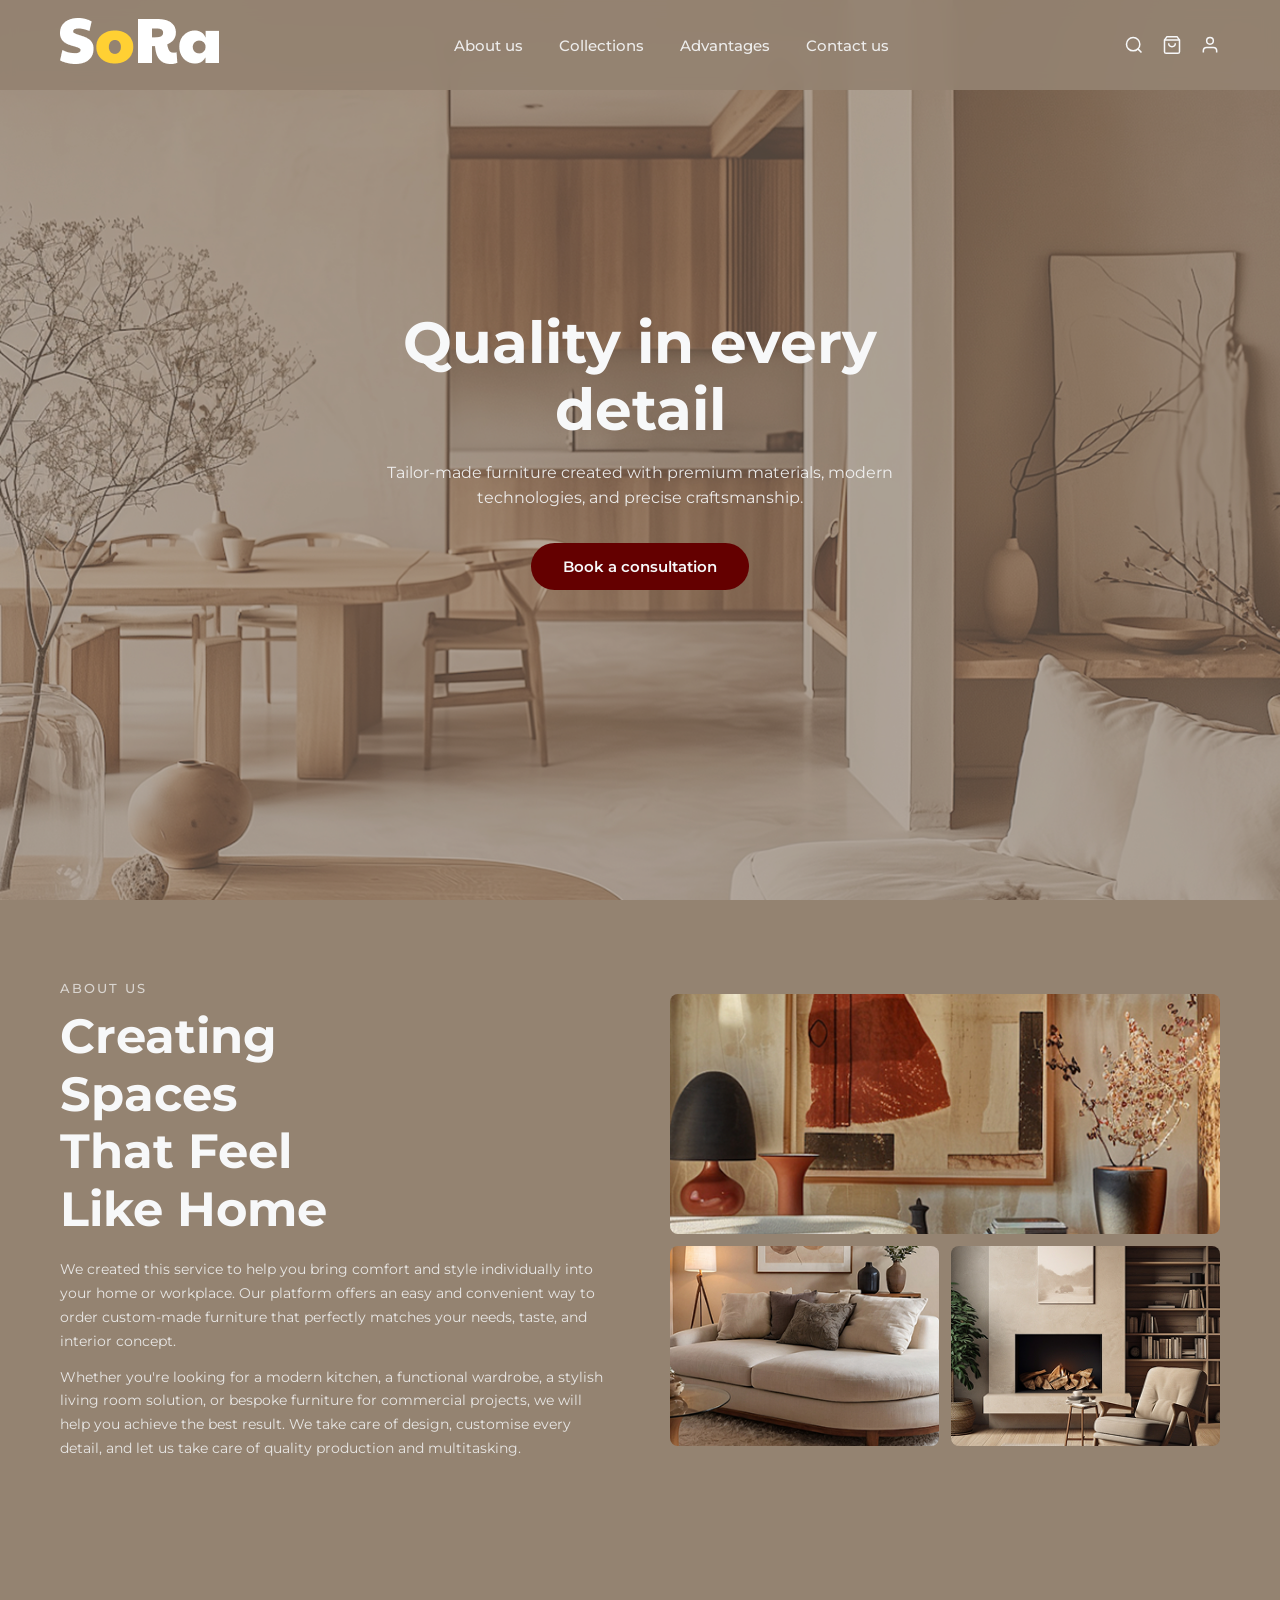
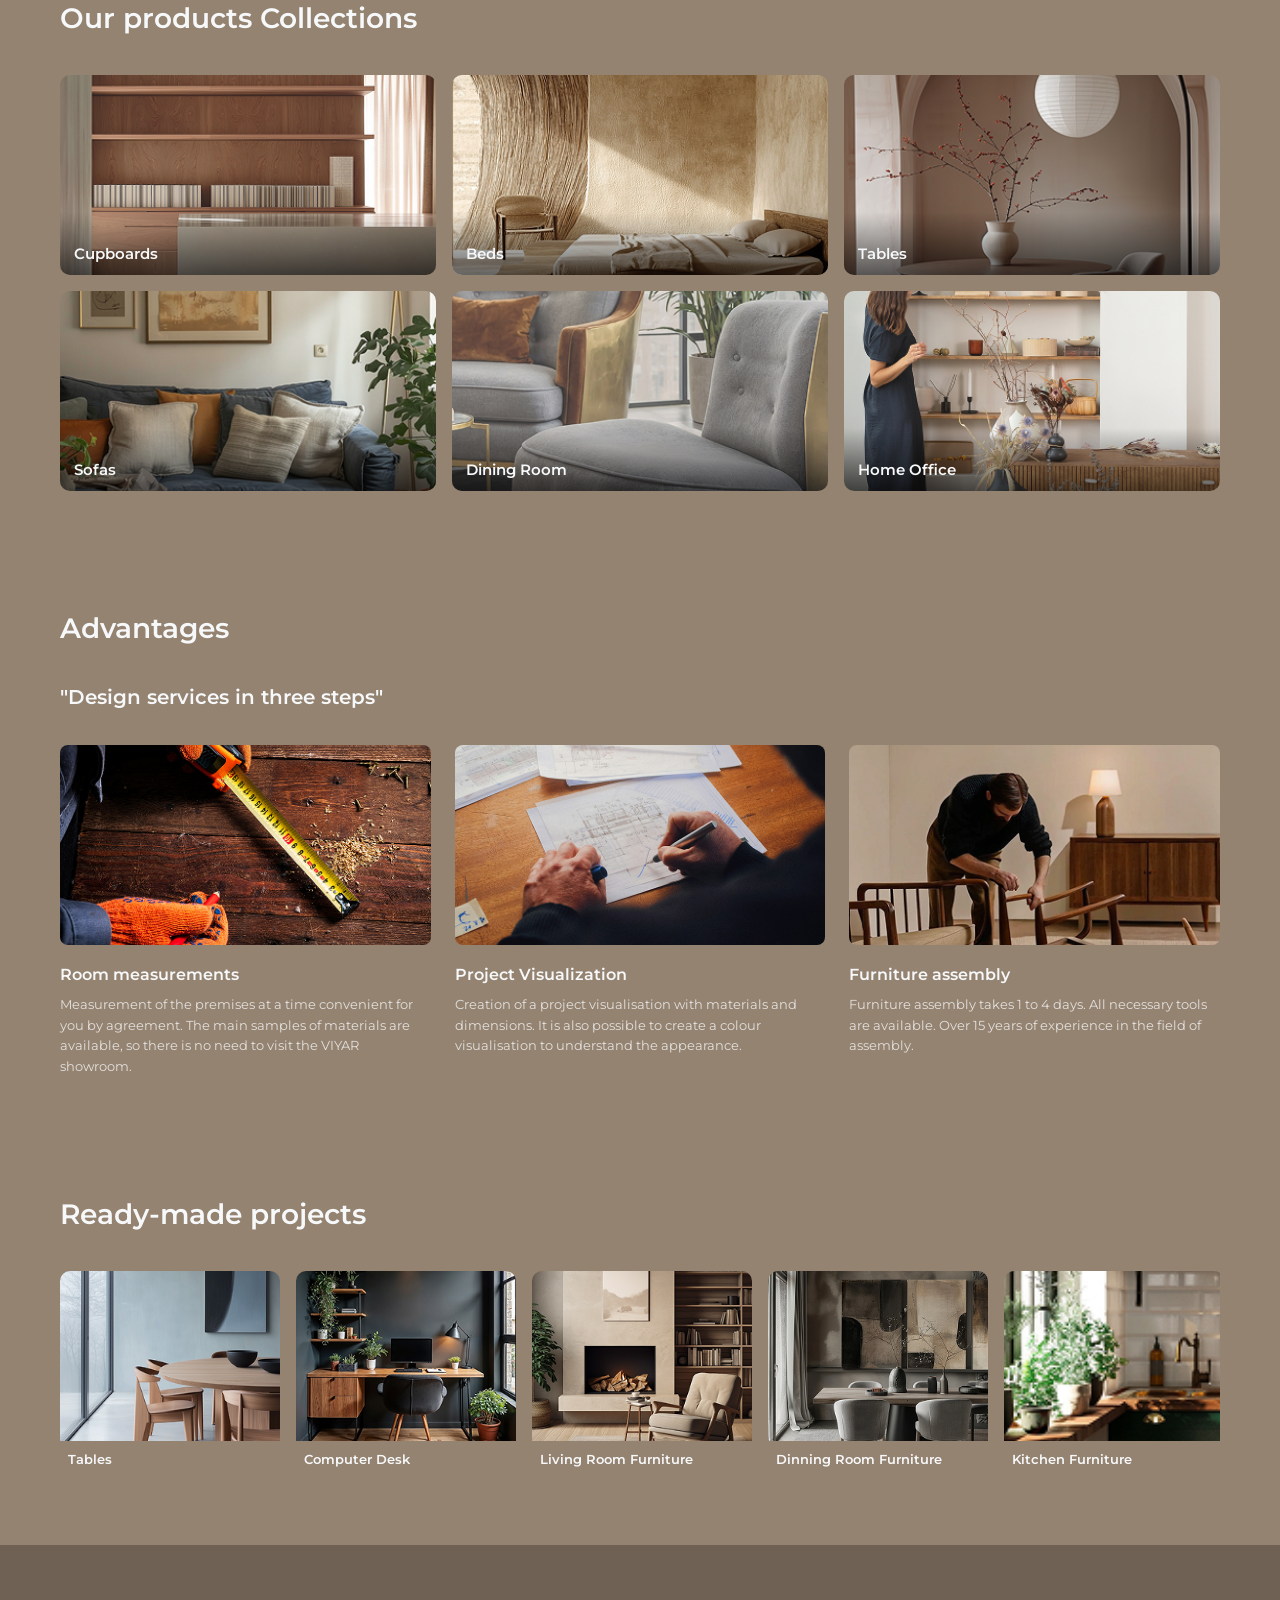
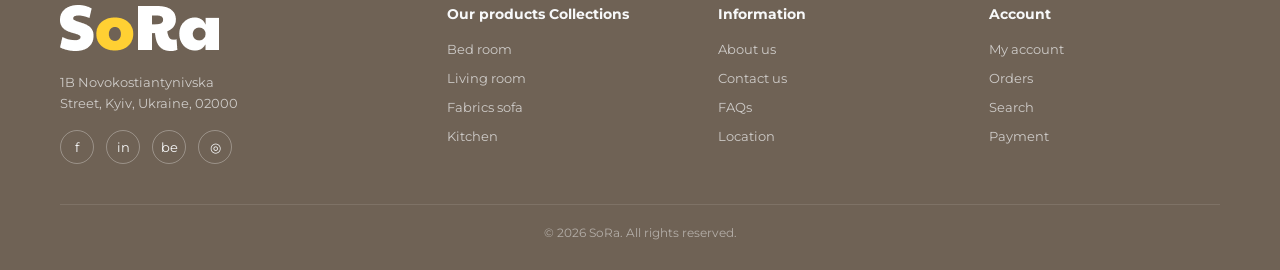
==== index.html @ f906f6cb "finalyy" ====
<!DOCTYPE html>
<html lang="en">
<head>
  <meta charset="UTF-8">
  <meta name="viewport" content="width=device-width, initial-scale=1.0">
  <title>SoRa</title>
  <link href="https://fonts.googleapis.com/css2?family=Montserrat:wght@400;500;600;700&display=swap" rel="stylesheet">
  <link rel="stylesheet" href="styles/styles.css">
</head>
<body>

  <nav id="mainNav">
    <a class="logo"href="#mainNav">
      <img src="images/SoRa.png" alt="">
    </a>
    <ul id="navMenu">
      <li><a href="#about">About us</a></li>
      <li><a href="#collections">Collections</a></li>
      <li><a href="#advantages">Advantages</a></li>
      <li><a href="contact.html">Contact us</a></li>
    </ul>
    <div class="nav-icons">
      <svg viewBox="0 0 24 24"><circle cx="11" cy="11" r="8"/><line x1="21" y1="21" x2="16.65" y2="16.65"/></svg>
      <svg viewBox="0 0 24 24"><path d="M6 2L3 6v14a2 2 0 002 2h14a2 2 0 002-2V6l-3-4z"/><line x1="3" y1="6" x2="21" y2="6"/><path d="M16 10a4 4 0 01-8 0"/></svg>
      <svg viewBox="0 0 24 24"><path d="M20 21v-2a4 4 0 00-4-4H8a4 4 0 00-4 4v2"/><circle cx="12" cy="7" r="4"/></svg>
      <button class="hamburger" id="hamburger" onclick="toggleMenu()" aria-label="Menu">
      <span></span><span></span><span></span>
      </button>
    </div>
  </nav>

<div class="page active" id="page-home">

  <section class="hero">
    <div class="hero-content">
      <h1>Quality in every detail</h1>
      <p>Tailor-made furniture created with premium materials, modern technologies, and precise craftsmanship.</p>
      <a href="#" class="btn" onclick="showPage('contact')">Book a consultation</a>
    </div>
  </section>

  <section id="about" style="padding:80px 60px;">
    <div class="about fade-in">
      <div class="about-left">
        <small>About us</small>
        <h2>Creating<br>Spaces<br>That Feel<br>Like Home</h2>
        <p class="about-text">We created this service to help you bring comfort and style individually into your home or workplace. Our platform offers an easy and convenient way to order custom-made furniture that perfectly matches your needs, taste, and interior concept.</p>
        <p class="about-text" style="margin-top:12px;">Whether you're looking for a modern kitchen, a functional wardrobe, a stylish living room solution, or bespoke furniture for commercial projects, we will help you achieve the best result. We take care of design, customise every detail, and let us take care of quality production and multitasking.</p>
      </div>
      <div class="about-right">
        <img src="images/about1.jpg" alt="Interior">
        <img src="images/about2.jpg" alt="Sofa">
        <img src="images/projects3.jpg" alt="Chair">
      </div>
    </div>
  </section>

  <section id="collections" style="padding:60px 60px;">
    <h2 class="section-title fade-in">Our products Collections</h2>
    <div class="collections-grid fade-in">
      <div class="collection-card">
        <img src="images/products1.jpg" alt="Cupboards">
        <div class="label">Cupboards</div>
      </div>
      <div class="collection-card">
        <img src="images/products2.jpg" alt="Beds">
        <div class="label">Beds</div>
      </div>
      <div class="collection-card">
        <img src="images/products3.jpg" alt="Tables">
        <div class="label">Tables</div>
      </div>
      <div class="collection-card">
        <img src="images/products4.jpg" alt="Sofas">
        <div class="label">Sofas</div>
      </div>
      <div class="collection-card">
        <img src="images/products5.jpg" alt="Dining Room">
        <div class="label">Dining Room</div>
      </div>
      <div class="collection-card">
        <img src="images/products6.jpg" alt="Home Office">
        <div class="label">Home Office</div>
      </div>
    </div>
  </section>

  <section id="advantages" style="padding:60px 60px;">
    <h2 class="section-title fade-in">Advantages</h2>
    <p class="advantages-sub fade-in">"Design services in three steps"</p>
    <div class="advantages-grid">
      <div class="adv-card fade-in">
        <img src="images/advantages1.jpg" alt="Measurements">
        <h4>Room measurements</h4>
        <p>Measurement of the premises at a time convenient for you by agreement. The main samples of materials are available, so there is no need to visit the VIYAR showroom.</p>
      </div>
      <div class="adv-card fade-in">
        <img src="images/advantages2.jpg" alt="Visualization">
        <h4>Project Visualization</h4>
        <p>Creation of a project visualisation with materials and dimensions. It is also possible to create a colour visualisation to understand the appearance.</p>
      </div>
      <div class="adv-card fade-in">
        <img src="images/advantages3.jpg" alt="Assembly">
        <h4>Furniture assembly</h4>
        <p>Furniture assembly takes 1 to 4 days. All necessary tools are available. Over 15 years of experience in the field of assembly.</p>
      </div>
    </div>
  </section>

  <section style="padding:60px 60px;">
    <h2 class="section-title fade-in">Ready-made projects</h2>
    <div class="ready-scroll fade-in">
      <div class="ready-item">
        <img src="images/projects1.jpg" alt="Tables">
        <div class="name">Tables</div>
      </div>
      <div class="ready-item">
        <img src="images/projects2.jpg" alt="Computer Desk">
        <div class="name">Computer Desk</div>
      </div>
      <div class="ready-item">
        <img src="images/projects3.jpg" alt="Living Room">
        <div class="name">Living Room Furniture</div>
      </div>
      <div class="ready-item">
        <img src="images/projects4.jpg" alt="Dining Room">
        <div class="name">Dinning Room Furniture</div>
      </div>
      <div class="ready-item">
        <img src="images/projects5.jpg" alt="Kitchen">
        <div class="name">Kitchen Furniture</div>
      </div>
      <div class="ready-item">
        <img src="images/projects6.jpg" alt="Bedroom">
        <div class="name">Bedroom Furniture</div>
      </div>
    </div>
  </section>

  <footer>
    <div class="footer-top">
      <div class="footer-logo">
        <a class="logo" href="index.html" style="font-size:30px;">
          <img src="images/SoRa.png" alt="">
        </a>
        <p class="footer-addr">1B Novokostiantynivska<br>Street, Kyiv, Ukraine, 02000</p>
        <div class="social-icons">
          <a href="#" aria-label="Facebook">f</a>
          <a href="#" aria-label="Instagram">in</a>
          <a href="#" aria-label="Behance">be</a>
          <a href="#" aria-label="Dribbble">◎</a>
        </div>
      </div>
      <div class="footer-col">
        <h5>Our products Collections</h5>
        <ul>
          <li><a href="#">Bed room</a></li>
          <li><a href="#">Living room</a></li>
          <li><a href="#">Fabrics sofa</a></li>
          <li><a href="#">Kitchen</a></li>
        </ul>
      </div>
      <div class="footer-col">
        <h5>Information</h5>
        <ul>
          <li><a href="#about">About us</a></li>
          <li><a href="contact.html">Contact us</a></li>
          <li><a href="#">FAQs</a></li>
          <li><a href="#">Location</a></li>
        </ul>
      </div>
      <div class="footer-col">
        <h5>Account</h5>
        <ul>
          <li><a href="#">My account</a></li>
          <li><a href="#">Orders</a></li>
          <li><a href="#">Search</a></li>
          <li><a href="#">Payment</a></li>
        </ul>
      </div>
    </div>
    <div class="footer-bottom">© 2026 SoRa. All rights reserved.</div>
  </footer>

</div>

<script src="/script.js"></script>
</body>
</html>
---- styles/styles.css ----
:root {
  --bg-ui: #948371;
  --btn: #640000;
  --btn-hover: #530000;
  --img-input: #202020;
  --bg-ux: #303030;
  --non-active: #808080;
  --light-grey: #787878;
  --white: #F7F8F9;
  --white-dark: #E1E1E1;
  --font: 'Montserrat', sans-serif;
}

* { margin: 0; padding: 0; box-sizing: border-box; }

body {
  font-family: var(--font);
  background: var(--bg-ui);
  color: var(--white);
}

nav {
  position: fixed;
  top: 0; left: 0; right: 0;
  z-index: 100;
  display: flex;
  align-items: center;
  justify-content: space-between;
  padding: 18px 60px;
  background: rgba(148,131,113,0.92);
  backdrop-filter: blur(8px);
}

.logo {
  font-size: 26px;
  font-weight: 700;
  color: var(--white);
  letter-spacing: 1px;
  cursor: pointer;
  text-decoration: none;
  transition: opacity 0.2s;
}
.logo:hover { opacity: 0.85; }

nav ul {
  display: flex;
  gap: 36px;
  list-style: none;
}
nav ul a {
  color: var(--white);
  text-decoration: none;
  font-size: 15px;
  font-weight: 500;
  opacity: 0.9;
  transition: opacity 0.2s;
}
nav ul a:hover { opacity: 1; }

.nav-icons {
  display: flex;
  gap: 18px;
  align-items: center;
}
.nav-icons svg {
  width: 20px; height: 20px;
  cursor: pointer;
  stroke: var(--white);
  fill: none;
  stroke-width: 1.8;
}

.hamburger {
  display: none;
  flex-direction: column;
  gap: 5px;
  cursor: pointer;
  background: none;
  border: none;
  padding: 4px;
}
.hamburger span {
  display: block;
  width: 24px;
  height: 2px;
  background: var(--white);
  border-radius: 2px;
  transition: all 0.3s;
}

.hero {
  min-height: 100vh;
  background: url("/images/hero.jpg") center/cover no-repeat;
  display: flex;
  align-items: center;
  justify-content: center;
  text-align: center;
  position: relative;
}
.hero::after {
  content: '';
  position: absolute;
  inset: 0;
  background: rgba(100,75,55,0.45);
}

.hero-content {
  position: relative;
  z-index: 1;
  max-width: 680px;
  padding: 0 60px;
  animation: fadeUp 1s ease both;
}
.hero-content h1 {
  font-size: clamp(32px, 5vw, 58px);
  font-weight: 700;
  margin-bottom: 16px;
  line-height: 1.15;
}
.hero-content p {
  font-size: 16px;
  font-weight: 400;
  opacity: 0.9;
  margin-bottom: 32px;
  line-height: 1.6;
}

.hero-corners {
  position: absolute;
  inset: 40px;
  z-index: 2;
  pointer-events: none;
}
.btn {
  display: inline-block;
  background: var(--btn);
  color: var(--white);
  border: none;
  border-radius: 50px;
  padding: 14px 32px;
  font-family: var(--font);
  font-size: 15px;
  font-weight: 600;
  cursor: pointer;
  text-decoration: none;
  transition: background 0.2s, transform 0.15s;
}
.btn:hover { background: var(--btn-hover); transform: translateY(-1px); }
.btn:active { transform: translateY(0); }

section { padding: 80px 60px; }

.section-title {
  font-size: 28px;
  font-weight: 600;
  margin-bottom: 40px;
  color: var(--white);
}

.about {
  display: grid;
  grid-template-columns: 1fr 1fr;
  gap: 60px;
  align-items: center;
}
.about-left h2 {
  font-size: clamp(30px, 4vw, 48px);
  font-weight: 700;
  line-height: 1.2;
  margin-bottom: 16px;
}
.about-left small {
  display: block;
  font-size: 13px;
  font-weight: 500;
  letter-spacing: 2px;
  text-transform: uppercase;
  opacity: 0.7;
  margin-bottom: 12px;
}
.about-right {
  display: grid;
  grid-template-columns: 1fr 1fr;
  gap: 12px;
}
.about-right img {
  width: 100%;
  height: 200px;
  object-fit: cover;
  border-radius: 8px;
}
.about-right img:first-child {
  grid-column: 1 / -1;
  height: 240px;
}
.about-text {
  font-size: 14px;
  line-height: 1.7;
  opacity: 0.85;
  margin-top: 20px;
}

.collections-grid {
  display: grid;
  grid-template-columns: repeat(3, 1fr);
  gap: 16px;
}
.collection-card {
  position: relative;
  border-radius: 10px;
  overflow: hidden;
  cursor: pointer;
}
.collection-card img {
  width: 100%;
  height: 200px;
  object-fit: cover;
  display: block;
  transition: transform 0.4s ease;
}
.collection-card:hover img { transform: scale(1.05); }
.collection-card .label {
  position: absolute;
  bottom: 0; left: 0; right: 0;
  background: linear-gradient(transparent, rgba(0,0,0,0.6));
  padding: 32px 14px 12px;
  font-size: 15px;
  font-weight: 600;
  color: var(--white);
}

.advantages-sub {
  font-size: 20px;
  font-weight: 600;
  margin-bottom: 36px;
  opacity: 0.9;
}
.advantages-grid {
  display: grid;
  grid-template-columns: repeat(3, 1fr);
  gap: 24px;
}
.adv-card img {
  width: 100%;
  height: 200px;
  object-fit: cover;
  border-radius: 8px;
  margin-bottom: 16px;
}
.adv-card h4 {
  font-size: 16px;
  font-weight: 600;
  margin-bottom: 10px;
}
.adv-card p {
  font-size: 13px;
  line-height: 1.6;
  opacity: 0.8;
}

.ready-scroll {
  display: flex;
  gap: 16px;
  overflow-x: auto;
  padding-bottom: 12px;
  scrollbar-width: thin;
  scrollbar-color: var(--btn) transparent;
}
.ready-item {
  flex: 0 0 220px;
  border-radius: 10px;
  overflow: hidden;
  cursor: pointer;
}
.ready-item img {
  width: 100%;
  height: 170px;
  object-fit: cover;
  display: block;
  transition: transform 0.3s;
}
.ready-item:hover img { transform: scale(1.04); }
.ready-item .name {
  padding: 10px 8px 6px;
  font-size: 13px;
  font-weight: 600;
}

.contact-page {
  min-height: 100vh;
  display: flex;
  flex-direction: column;
  align-items: center;
  justify-content: center;
  padding: 120px 24px 80px;
}
.contact-page h1 {
  font-size: 38px;
  font-weight: 700;
  margin-bottom: 40px;
  text-align: center;
}
.contact-form {
  width: 100%;
  max-width: 500px;
  display: flex;
  flex-direction: column;
  gap: 20px;
}
.form-group label {
  display: block;
  font-size: 15px;
  font-weight: 500;
  margin-bottom: 8px;
  color: var(--white);
}
.form-group input,
.form-group textarea {
  width: 100%;
  padding: 14px 18px;
  background: transparent;
  border: 2px solid var(--btn);
  border-radius: 50px;
  color: var(--white);
  font-family: var(--font);
  font-size: 14px;
  outline: none;
  transition: border-color 0.2s;
}
.form-group textarea {
  border-radius: 20px;
  resize: none;
  height: 90px;
}
.form-group input::placeholder,
.form-group textarea::placeholder { color: rgba(247,248,249,0.5); }
.form-group input:focus,
.form-group textarea:focus { border-color: #a00000; }
.form-note {
  font-size: 12px;
  text-align: center;
  opacity: 0.65;
  margin-top: -6px;
}
.contact-form .btn { align-self: center; padding: 14px 48px; }

footer {
  background: rgba(0,0,0,0.25);
  padding: 60px 60px 30px;
}
.footer-top {
  display: grid;
  grid-template-columns: 1.5fr 1fr 1fr 1fr;
  gap: 40px;
  padding-bottom: 40px;
  border-bottom: 1px solid rgba(255,255,255,0.1);
}
.footer-logo .logo { font-size: 30px; }
.footer-addr {
  font-size: 13px;
  opacity: 0.7;
  line-height: 1.6;
  margin: 12px 0 16px;
}
.social-icons {
  display: flex;
  gap: 12px;
}
.social-icons a {
  width: 34px; height: 34px;
  border: 1.5px solid rgba(255,255,255,0.3);
  border-radius: 50%;
  display: flex;
  align-items: center;
  justify-content: center;
  text-decoration: none;
  color: var(--white);
  font-size: 13px;
  transition: border-color 0.2s, background 0.2s;
}
.social-icons a:hover { border-color: var(--white); background: rgba(255,255,255,0.1); }
.footer-col h5 {
  font-size: 14px;
  font-weight: 700;
  margin-bottom: 16px;
  color: var(--white);
}
.footer-col ul { list-style: none; }
.footer-col ul li { margin-bottom: 10px; }
.footer-col ul a {
  color: rgba(247,248,249,0.7);
  text-decoration: none;
  font-size: 13px;
  transition: color 0.2s;
}
.footer-col ul a:hover { color: var(--white); }
.footer-bottom {
  padding-top: 20px;
  font-size: 12px;
  opacity: 0.5;
  text-align: center;
}

@keyframes fadeUp {
  from { opacity: 0; transform: translateY(30px); }
  to   { opacity: 1; transform: translateY(0); }
}
.fade-in {
  opacity: 0;
  transform: translateY(24px);
  transition: opacity 0.6s ease, transform 0.6s ease;
}
.fade-in.visible {
  opacity: 1;
  transform: translateY(0);
}

@media (max-width: 768px) {
  nav { padding: 16px 20px; }
  nav ul {
    display: none;
    flex-direction: column;
    gap: 0;
    position: absolute;
    top: 64px; left: 0; right: 0;
    background: var(--bg-ui);
    padding: 12px 0;
  }
  nav ul.open { display: flex; }
  nav ul li a { display: block; padding: 12px 24px; font-size: 16px; }
  .hamburger { display: flex; }
  .nav-icons { gap: 12px; }

  section { padding: 60px 20px; }

  .about { grid-template-columns: 1fr; gap: 32px; }
  .about-right { grid-template-columns: 1fr 1fr; }

  .collections-grid { grid-template-columns: 1fr 1fr; }

  .advantages-grid { grid-template-columns: 1fr; }

  .footer-top { grid-template-columns: 1fr 1fr; gap: 28px; }
  footer { padding: 40px 20px 20px; }

  .contact-page { padding: 100px 20px 60px; }
  .contact-page h1 { font-size: 28px; }

  .hero-corners { inset: 20px; }
  .corner { width: 24px; height: 24px; }
}

@media (max-width: 480px) {
  .collections-grid { grid-template-columns: 1fr; }
  .footer-top { grid-template-columns: 1fr; }
  .about-right { grid-template-columns: 1fr; }
  .about-right img { height: 160px; }
  .about-right img:first-child { grid-column: 1; height: 200px; }
}
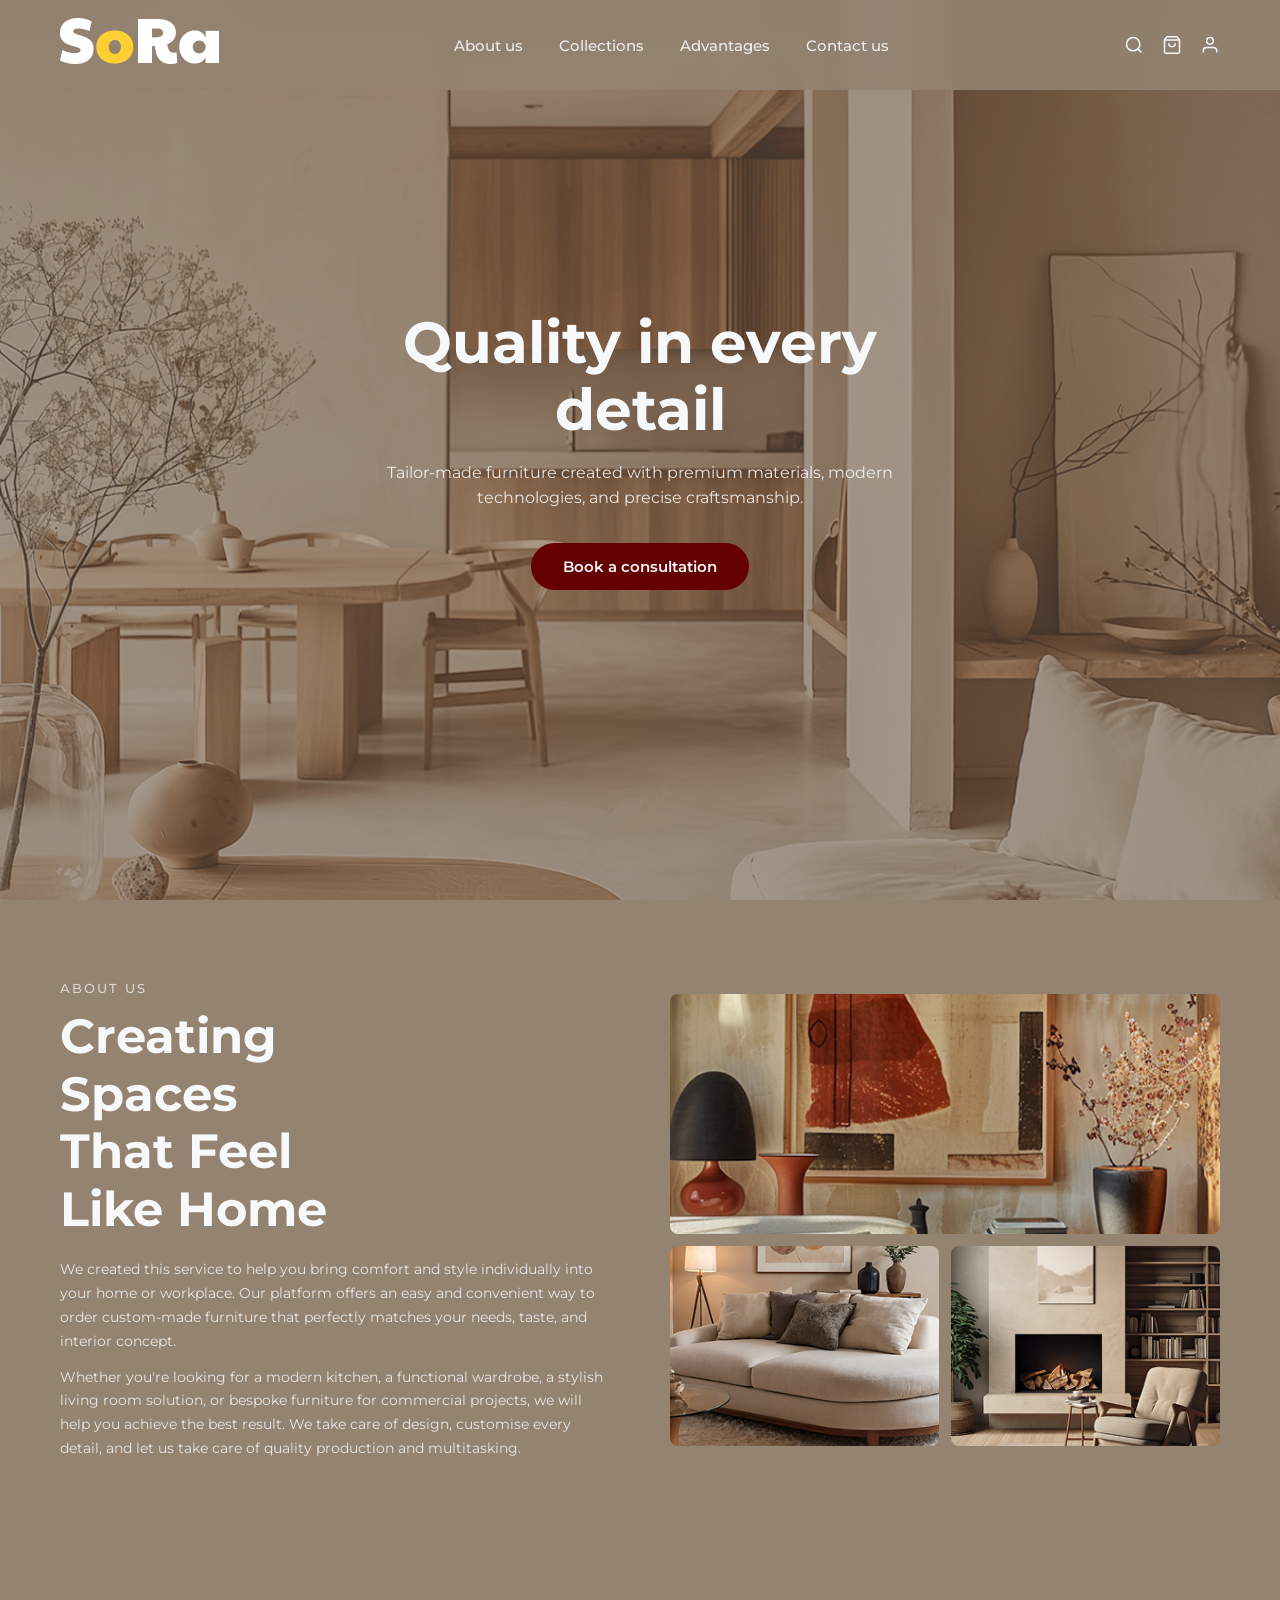
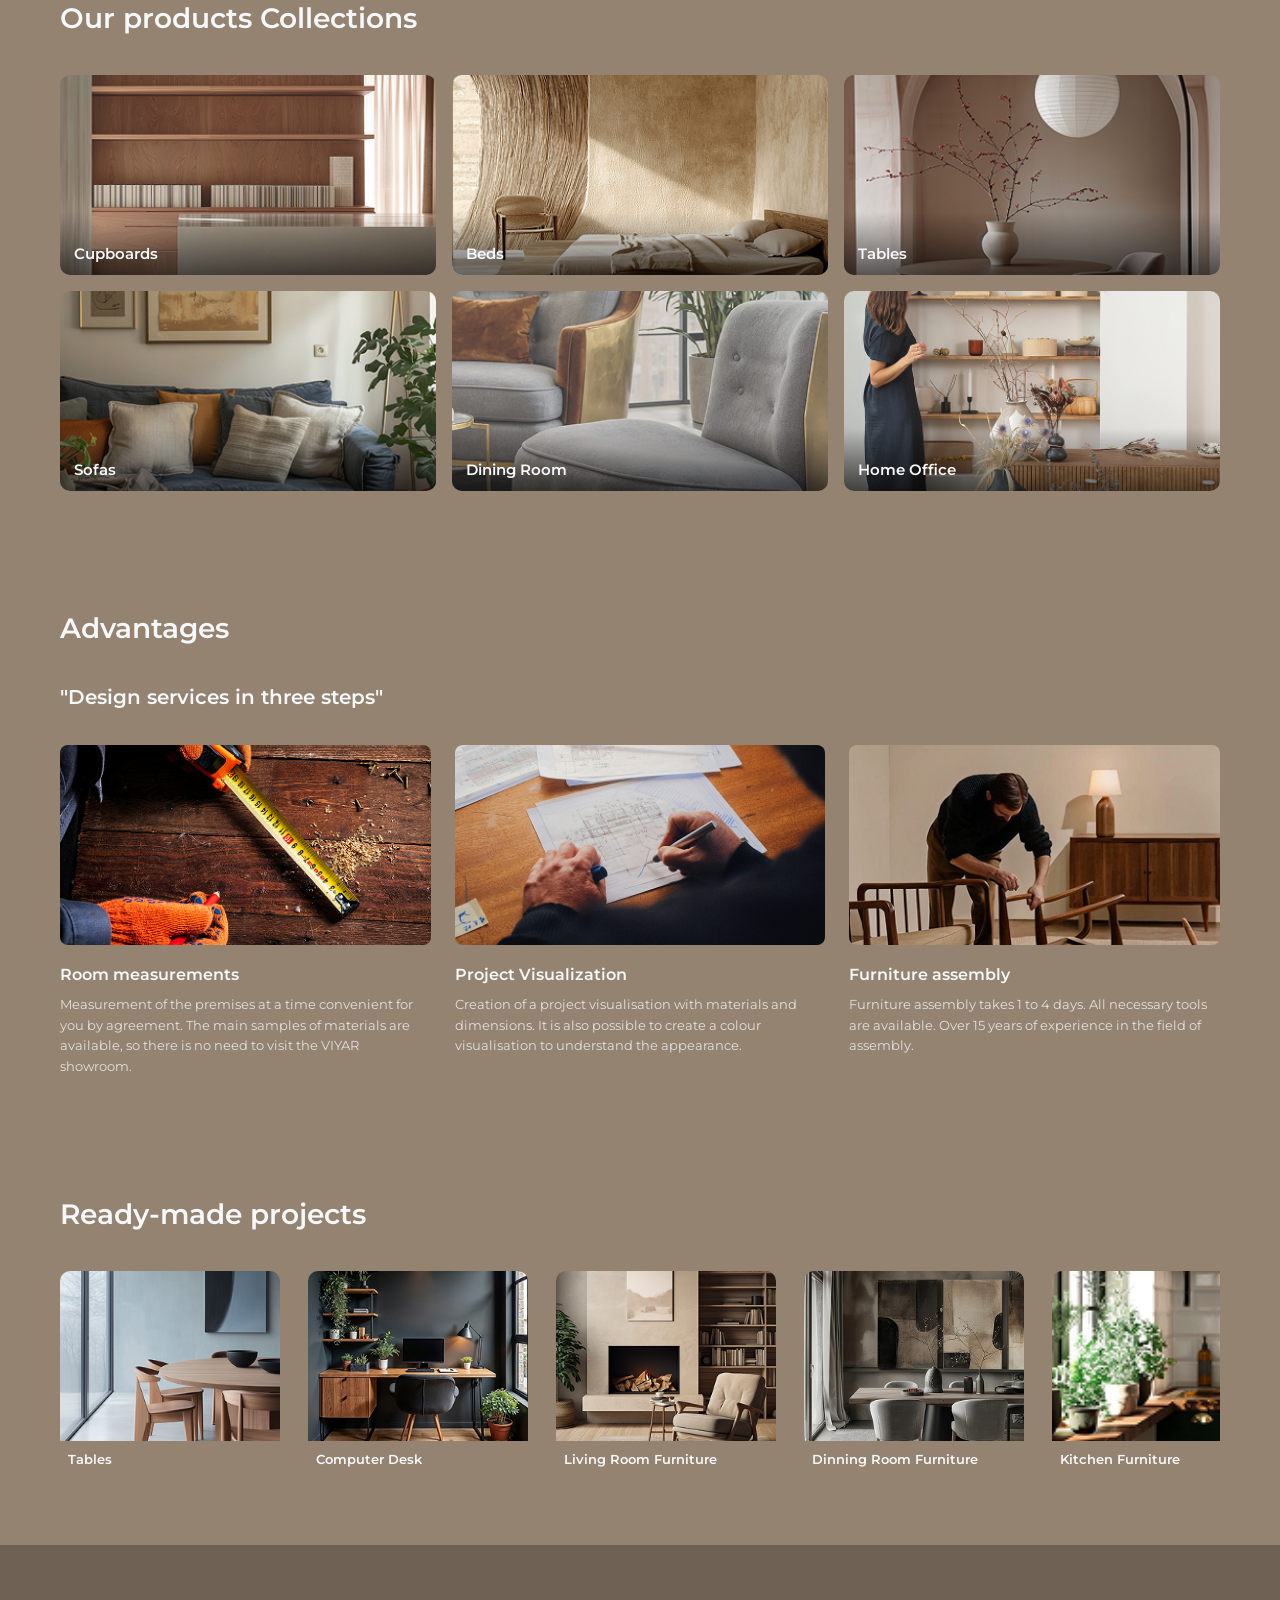
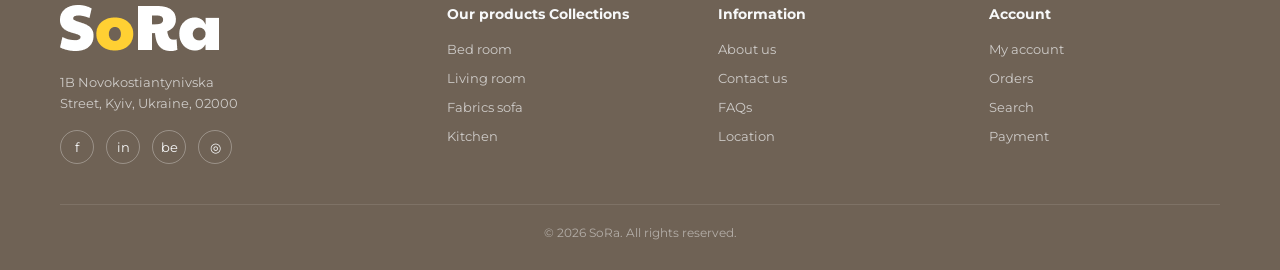
==== commit 07288b2c: ":3" ====
--- a/index.html
+++ b/index.html
@@ -31,7 +31,7 @@
 
 <div class="page active" id="page-home">
 
-  <section class="hero">
+  <section class="hero" style="background-image: url(/images/hero.png);">
     <div class="hero-content">
       <h1>Quality in every detail</h1>
       <p>Tailor-made furniture created with premium materials, modern technologies, and precise craftsmanship.</p>
@@ -134,6 +134,10 @@
         <img src="images/projects6.jpg" alt="Bedroom">
         <div class="name">Bedroom Furniture</div>
       </div>
+      <div class="ready-item">
+        <img src="images/products5.jpg" alt="Dining">
+        <div class="name">Dining Furniture</div>
+      </div>
     </div>
   </section>
 
@@ -184,7 +188,7 @@
 
 </div>
 
-<script src="/script.js"></script>
+<script src="script.js"></script>
 </body>
 </html>
 
--- a/styles/styles.css
+++ b/styles/styles.css
@@ -90,7 +90,11 @@
 
 .hero {
   min-height: 100vh;
-  background: url("/images/hero.jpg") center/cover no-repeat;
+  /* background-image: url("/images/hero.png"); */
+  background-size: cover;
+  background-position: center;
+  background-repeat: no-repeat;
+  min-height: 100vh;
   display: flex;
   align-items: center;
   justify-content: center;
@@ -260,7 +264,7 @@
 
 .ready-scroll {
   display: flex;
-  gap: 16px;
+  gap: 28px;
   overflow-x: auto;
   padding-bottom: 12px;
   scrollbar-width: thin;
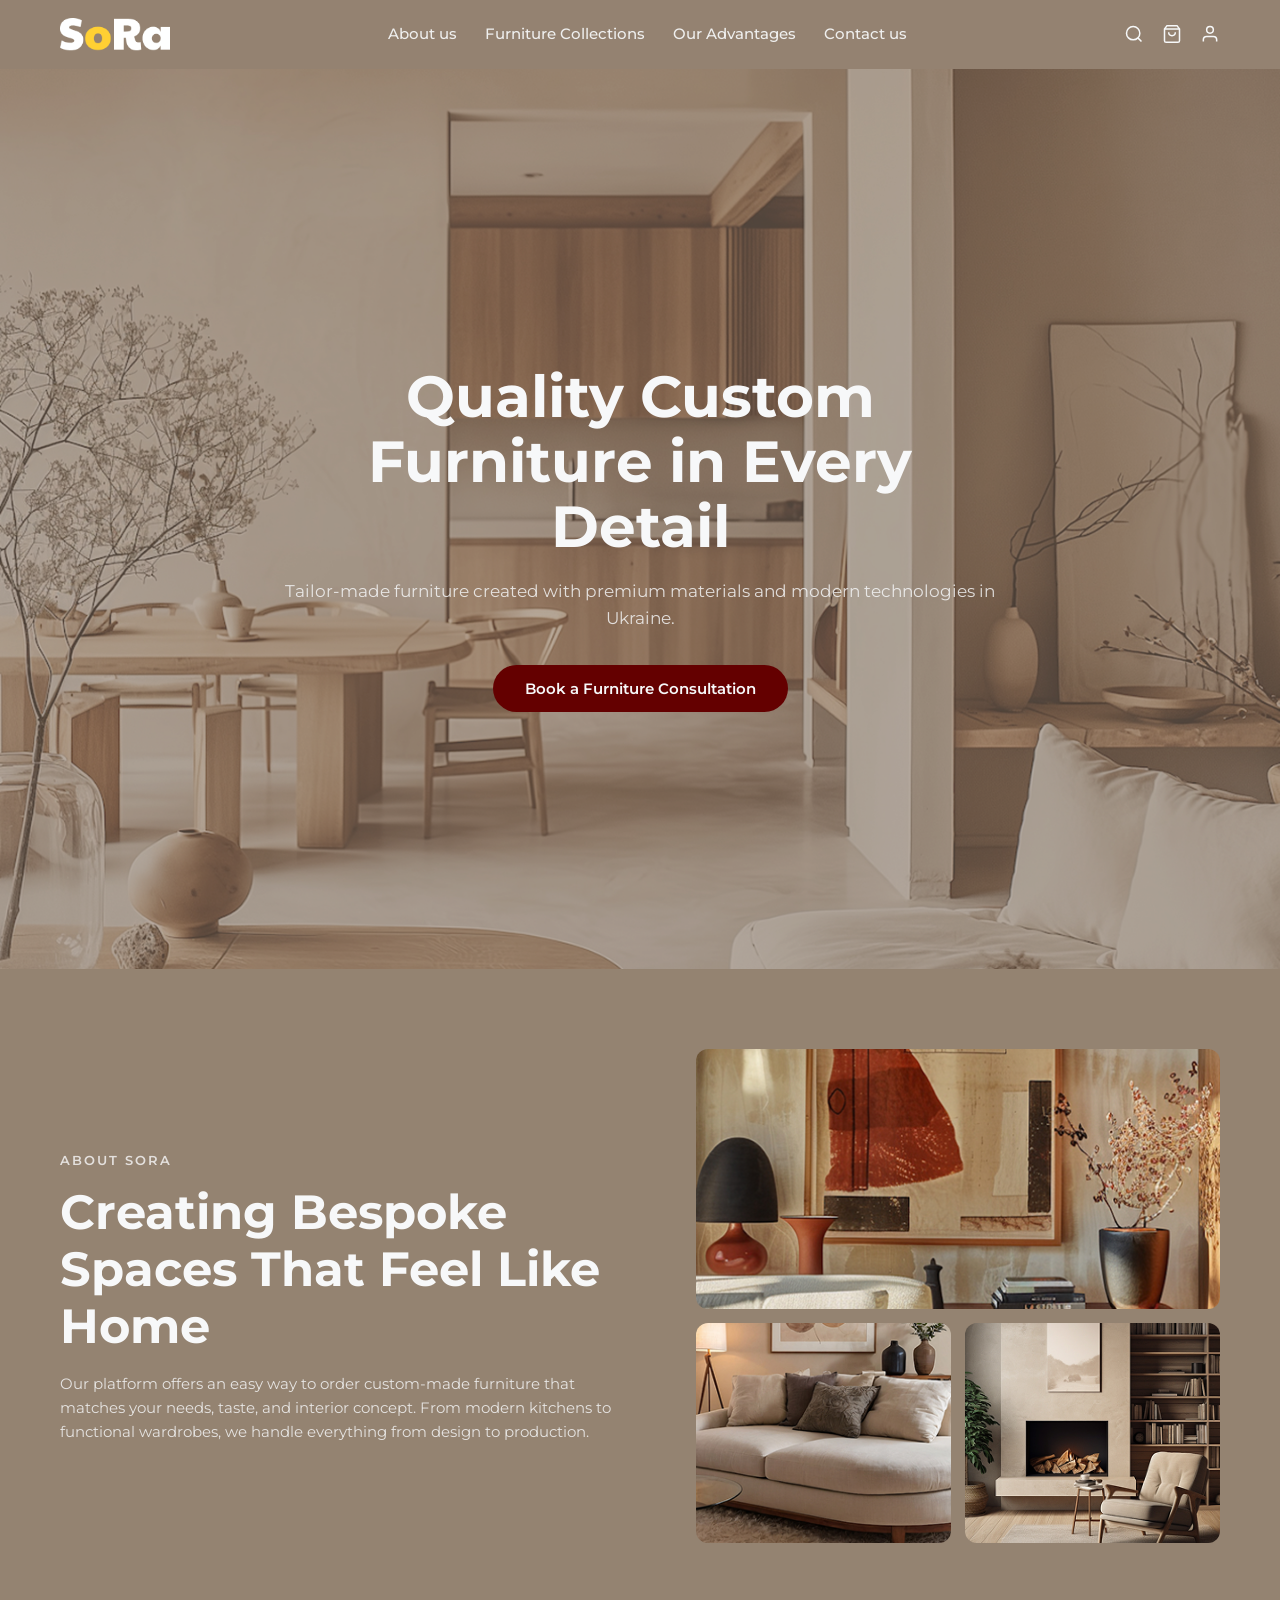
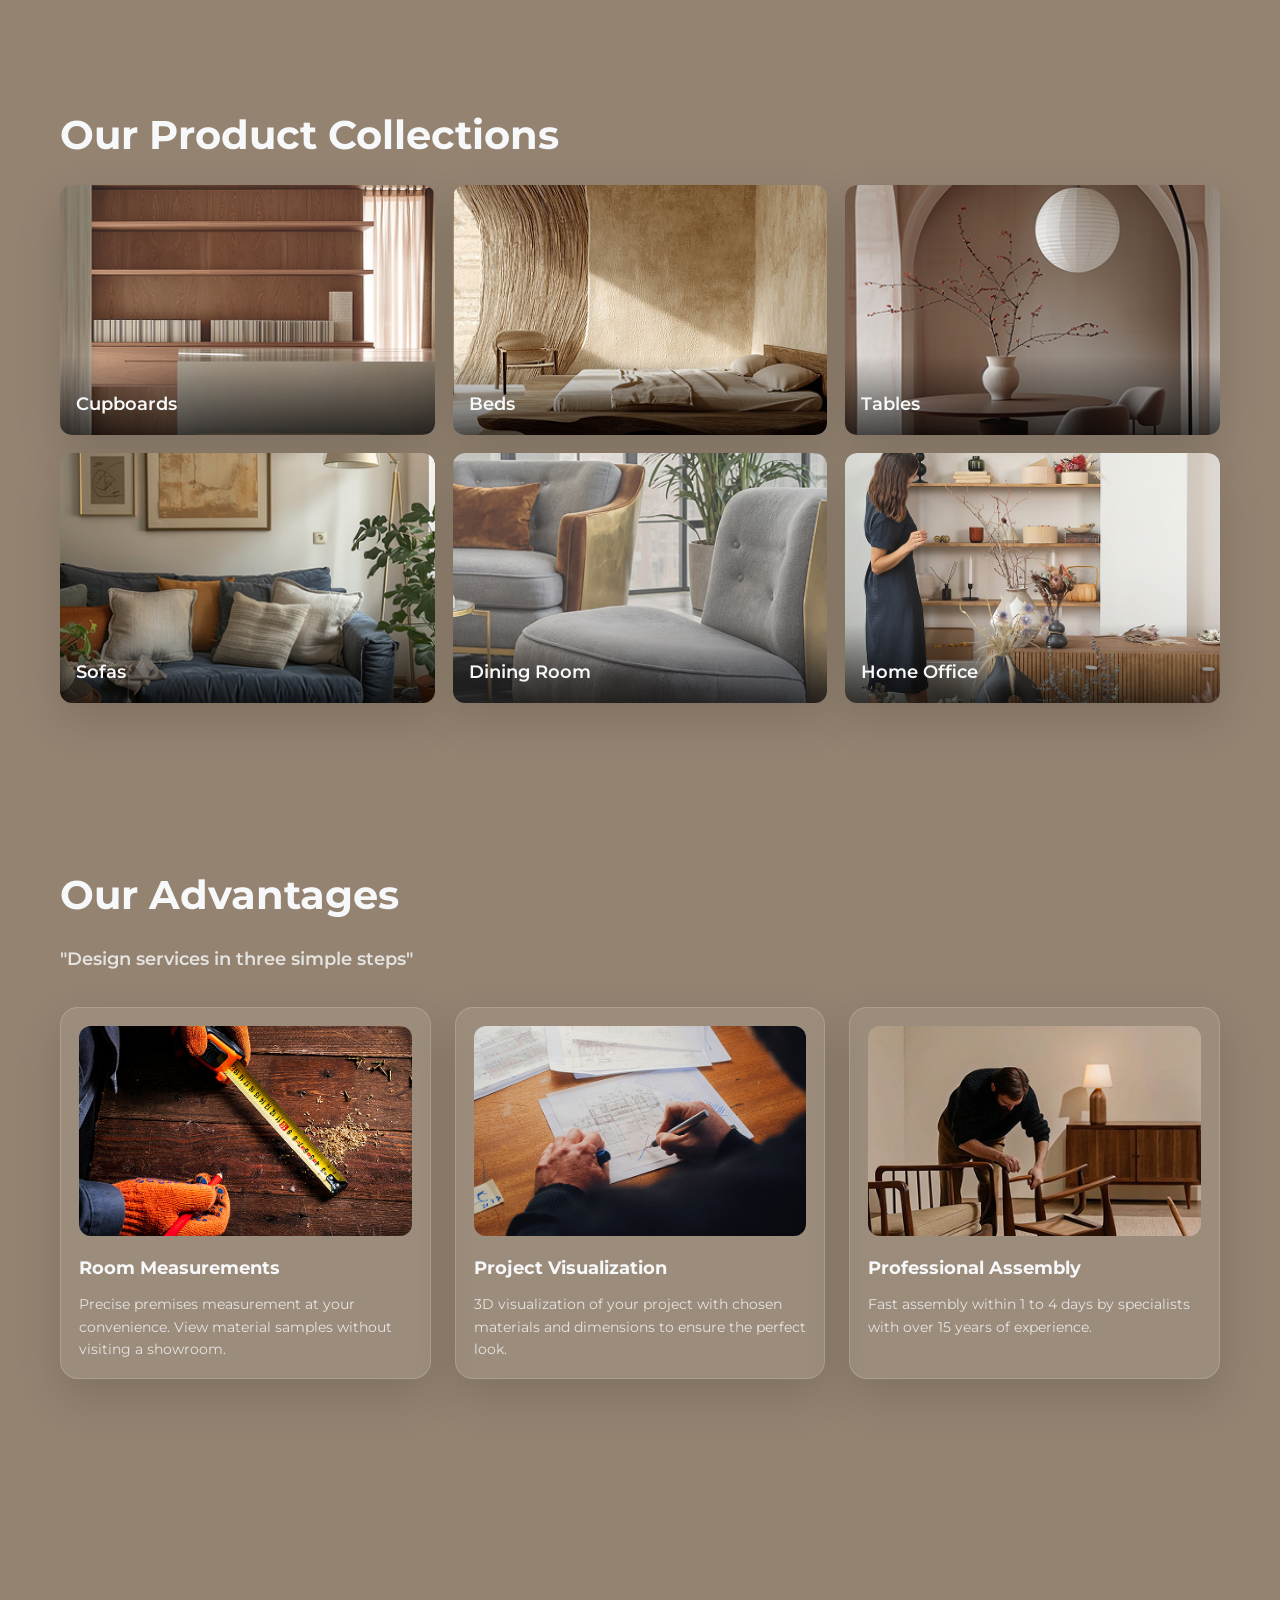
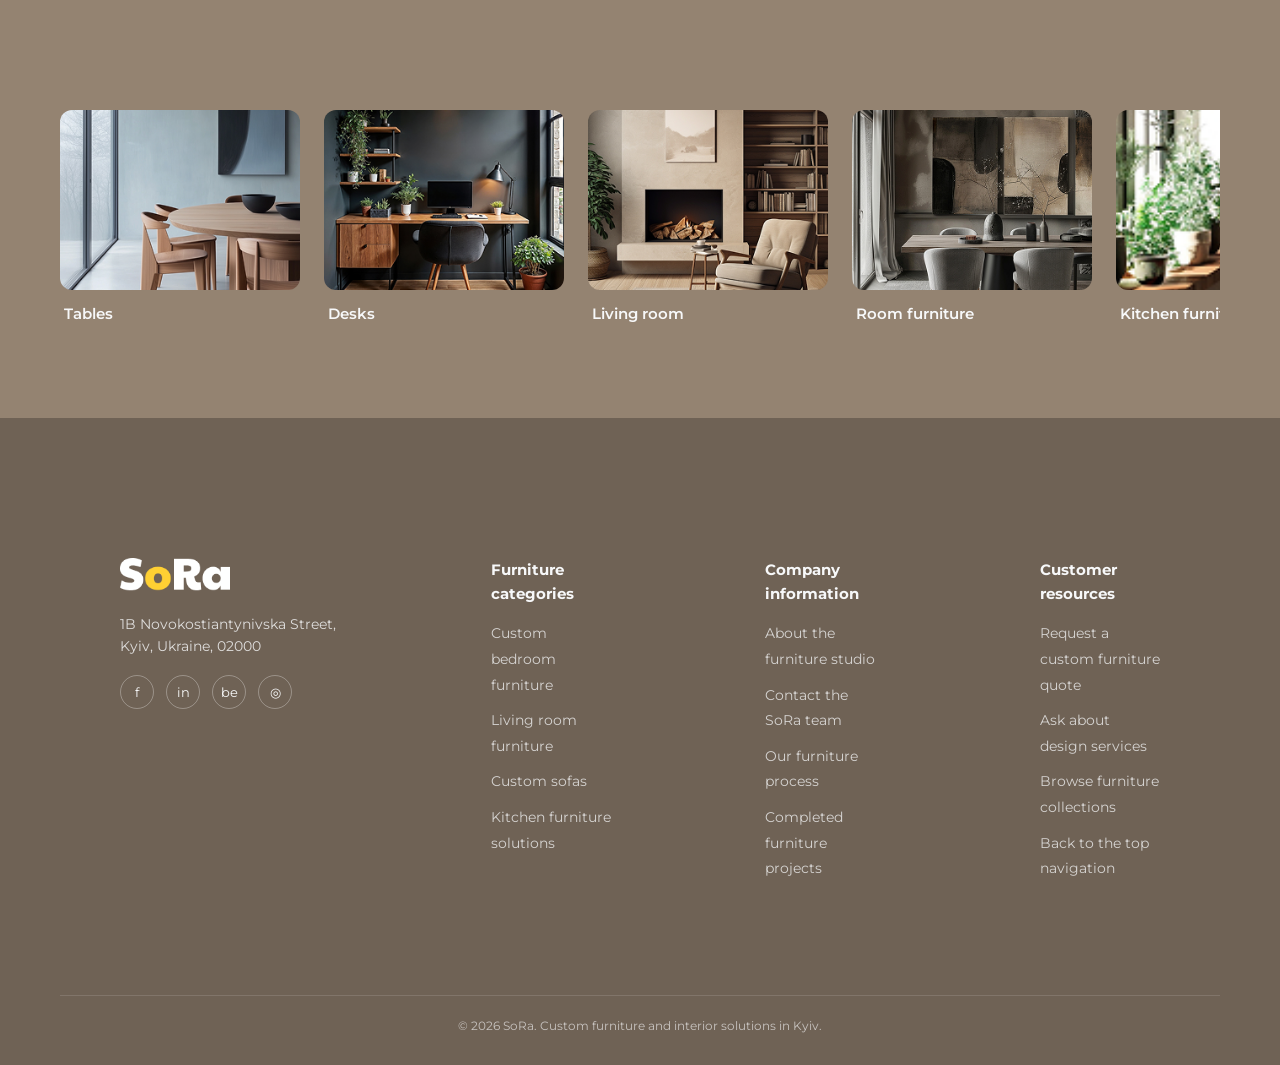
==== commit 7caf96e3: "hw 9" ====
--- a/index.html
+++ b/index.html
@@ -3,192 +3,230 @@
 <head>
   <meta charset="UTF-8">
   <meta name="viewport" content="width=device-width, initial-scale=1.0">
-  <title>SoRa</title>
+  <meta name="description" content="SoRa creates custom furniture in Kyiv with premium materials, modern craftsmanship, and tailored interior solutions for homes and offices.">
+  <meta name="keywords" content="custom furniture Kyiv, bespoke furniture Ukraine, modern furniture design, kitchen furniture, bedroom furniture, living room furniture, furniture consultation">
+  <title>SoRa Custom Furniture | Bespoke Interior Solutions in Kyiv</title>
+  <link rel="preconnect" href="https://fonts.googleapis.com">
+  <link rel="preconnect" href="https://fonts.gstatic.com" crossorigin>
   <link href="https://fonts.googleapis.com/css2?family=Montserrat:wght@400;500;600;700&display=swap" rel="stylesheet">
   <link rel="stylesheet" href="styles/styles.css">
 </head>
 <body>
-
-  <nav id="mainNav">
-    <a class="logo"href="#mainNav">
-      <img src="images/SoRa.png" alt="">
-    </a>
-    <ul id="navMenu">
-      <li><a href="#about">About us</a></li>
-      <li><a href="#collections">Collections</a></li>
-      <li><a href="#advantages">Advantages</a></li>
-      <li><a href="contact.html">Contact us</a></li>
-    </ul>
-    <div class="nav-icons">
-      <svg viewBox="0 0 24 24"><circle cx="11" cy="11" r="8"/><line x1="21" y1="21" x2="16.65" y2="16.65"/></svg>
-      <svg viewBox="0 0 24 24"><path d="M6 2L3 6v14a2 2 0 002 2h14a2 2 0 002-2V6l-3-4z"/><line x1="3" y1="6" x2="21" y2="6"/><path d="M16 10a4 4 0 01-8 0"/></svg>
-      <svg viewBox="0 0 24 24"><path d="M20 21v-2a4 4 0 00-4-4H8a4 4 0 00-4 4v2"/><circle cx="12" cy="7" r="4"/></svg>
-      <button class="hamburger" id="hamburger" onclick="toggleMenu()" aria-label="Menu">
-      <span></span><span></span><span></span>
-      </button>
-    </div>
-  </nav>
-
-<div class="page active" id="page-home">
-
-  <section class="hero" style="background-image: url(/images/hero.png);">
-    <div class="hero-content">
-      <h1>Quality in every detail</h1>
-      <p>Tailor-made furniture created with premium materials, modern technologies, and precise craftsmanship.</p>
-      <a href="#" class="btn" onclick="showPage('contact')">Book a consultation</a>
-    </div>
-  </section>
-
-  <section id="about" style="padding:80px 60px;">
-    <div class="about fade-in">
-      <div class="about-left">
-        <small>About us</small>
-        <h2>Creating<br>Spaces<br>That Feel<br>Like Home</h2>
-        <p class="about-text">We created this service to help you bring comfort and style individually into your home or workplace. Our platform offers an easy and convenient way to order custom-made furniture that perfectly matches your needs, taste, and interior concept.</p>
-        <p class="about-text" style="margin-top:12px;">Whether you're looking for a modern kitchen, a functional wardrobe, a stylish living room solution, or bespoke furniture for commercial projects, we will help you achieve the best result. We take care of design, customise every detail, and let us take care of quality production and multitasking.</p>
-      </div>
-      <div class="about-right">
-        <img src="images/about1.jpg" alt="Interior">
-        <img src="images/about2.jpg" alt="Sofa">
-        <img src="images/projects3.jpg" alt="Chair">
-      </div>
-    </div>
-  </section>
-
-  <section id="collections" style="padding:60px 60px;">
-    <h2 class="section-title fade-in">Our products Collections</h2>
-    <div class="collections-grid fade-in">
-      <div class="collection-card">
-        <img src="images/products1.jpg" alt="Cupboards">
-        <div class="label">Cupboards</div>
-      </div>
-      <div class="collection-card">
-        <img src="images/products2.jpg" alt="Beds">
-        <div class="label">Beds</div>
-      </div>
-      <div class="collection-card">
-        <img src="images/products3.jpg" alt="Tables">
-        <div class="label">Tables</div>
-      </div>
-      <div class="collection-card">
-        <img src="images/products4.jpg" alt="Sofas">
-        <div class="label">Sofas</div>
-      </div>
-      <div class="collection-card">
-        <img src="images/products5.jpg" alt="Dining Room">
-        <div class="label">Dining Room</div>
-      </div>
-      <div class="collection-card">
-        <img src="images/products6.jpg" alt="Home Office">
-        <div class="label">Home Office</div>
-      </div>
-    </div>
-  </section>
-
-  <section id="advantages" style="padding:60px 60px;">
-    <h2 class="section-title fade-in">Advantages</h2>
-    <p class="advantages-sub fade-in">"Design services in three steps"</p>
-    <div class="advantages-grid">
-      <div class="adv-card fade-in">
-        <img src="images/advantages1.jpg" alt="Measurements">
-        <h4>Room measurements</h4>
-        <p>Measurement of the premises at a time convenient for you by agreement. The main samples of materials are available, so there is no need to visit the VIYAR showroom.</p>
-      </div>
-      <div class="adv-card fade-in">
-        <img src="images/advantages2.jpg" alt="Visualization">
-        <h4>Project Visualization</h4>
-        <p>Creation of a project visualisation with materials and dimensions. It is also possible to create a colour visualisation to understand the appearance.</p>
-      </div>
-      <div class="adv-card fade-in">
-        <img src="images/advantages3.jpg" alt="Assembly">
-        <h4>Furniture assembly</h4>
-        <p>Furniture assembly takes 1 to 4 days. All necessary tools are available. Over 15 years of experience in the field of assembly.</p>
-      </div>
-    </div>
-  </section>
-
-  <section style="padding:60px 60px;">
-    <h2 class="section-title fade-in">Ready-made projects</h2>
-    <div class="ready-scroll fade-in">
-      <div class="ready-item">
-        <img src="images/projects1.jpg" alt="Tables">
-        <div class="name">Tables</div>
-      </div>
-      <div class="ready-item">
-        <img src="images/projects2.jpg" alt="Computer Desk">
-        <div class="name">Computer Desk</div>
-      </div>
-      <div class="ready-item">
-        <img src="images/projects3.jpg" alt="Living Room">
-        <div class="name">Living Room Furniture</div>
-      </div>
-      <div class="ready-item">
-        <img src="images/projects4.jpg" alt="Dining Room">
-        <div class="name">Dinning Room Furniture</div>
-      </div>
-      <div class="ready-item">
-        <img src="images/projects5.jpg" alt="Kitchen">
-        <div class="name">Kitchen Furniture</div>
-      </div>
-      <div class="ready-item">
-        <img src="images/projects6.jpg" alt="Bedroom">
-        <div class="name">Bedroom Furniture</div>
-      </div>
-      <div class="ready-item">
-        <img src="images/products5.jpg" alt="Dining">
-        <div class="name">Dining Furniture</div>
-      </div>
-    </div>
-  </section>
+  <header class="site-header">
+    <nav id="mainNav" aria-label="Primary navigation">
+      <a class="logo" href="index.html" aria-label="SoRa home page">
+        <img src="images/SoRa.png" alt="SoRa custom furniture logo">
+      </a>
+
+      <ul id="navMenu">
+        <li><a href="#about">About us</a></li>
+        <li><a href="#collections">Furniture Collections</a></li>
+        <li><a href="#advantages">Our Advantages</a></li>
+        <li><a href="contact.html">Contact us</a></li>
+      </ul>
+      
+      <div class="nav-icons">
+                <svg viewBox="0 0 24 24" aria-label="Search"><circle cx="11" cy="11" r="8"/><line x1="21" y1="21" x2="16.65" y2="16.65"/></svg>
+                <svg viewBox="0 0 24 24" aria-label="Cart"><path d="M6 2L3 6v14a2 2 0 002 2h14a2 2 0 002-2V6l-3-4z"/><line x1="3" y1="6" x2="21" y2="6"/><path d="M16 10a4 4 0 01-8 0"/></svg>
+                <svg viewBox="0 0 24 24" aria-label="Account"><path d="M20 21v-2a4 4 0 00-4-4H8a4 4 0 00-4 4v2"/><circle cx="12" cy="7" r="4"/></svg>
+                <button class="hamburger" id="hamburger" onclick="toggleMenu()" aria-label="Open Navigation Menu">
+                    <span></span><span></span><span></span>
+                </button>
+            </div>
+    </nav>
+  </header>
+
+  <main>
+    <section class="hero" aria-labelledby="hero-title">
+      <div class="hero-content">
+        <h1 id="hero-title" class="fade-in">Quality Custom Furniture in Every Detail</h1>
+        <p class="fade-in">
+          Tailor-made furniture created with premium materials and modern technologies in Ukraine.
+        </p>
+        <a href="contact.html" class="btn fade-in">Book a Furniture Consultation</a>
+      </div>
+    </section>
+
+    <section id="about">
+      <article class="about fade-in">
+        <div class="about-left">
+          <p class="section-kicker">About SoRa</p>
+          <h2>Creating Bespoke Spaces That Feel Like Home</h2>
+          <p class="about-text">
+            Our platform offers an easy way to order custom-made furniture that matches your needs, taste, and interior concept. From modern kitchens to functional wardrobes, we handle everything from design to production.
+          </p>
+        </div>
+
+        <div class="about-right">
+          <img src="images/about1.jpg" alt="Elegant custom furniture layout in a bright modern interior">
+          <img src="images/about2.jpg" alt="Comfortable custom sofa designed for a cozy living space">
+          <img src="images/projects3.jpg" alt="Minimalist accent chair from a bespoke furniture project">
+        </div>
+      </article>
+    </section>
+
+    <section id="collections" aria-labelledby="collections-title">
+      <h2 id="collections-title" class="section-title fade-in">Our Product Collections</h2>
+
+      <div class="collections-grid fade-in">
+        <article class="collection-card">
+          <img src="images/products1.jpg" alt="Custom cupboard storage furniture with modern finishes">
+          <h3 class="label">Cupboards</h3>
+        </article>
+
+        <article class="collection-card">
+          <img src="images/products2.jpg" alt="Bespoke bed design for a calm contemporary bedroom">
+          <h3 class="label">Beds</h3>
+        </article>
+
+        <article class="collection-card">
+          <img src="images/products3.jpg" alt="Modern custom table for dining or workspace use">
+          <h3 class="label">Tables</h3>
+        </article>
+
+        <article class="collection-card">
+          <img src="images/products4.jpg" alt="Soft custom sofa built for a stylish living room">
+          <h3 class="label">Sofas</h3>
+        </article>
+
+        <article class="collection-card">
+          <img src="images/products5.jpg" alt="Dining room furniture arranged for family meals and hosting">
+          <h3 class="label">Dining Room</h3>
+        </article>
+
+        <article class="collection-card">
+          <img src="images/products6.jpg" alt="Home office furniture designed for focused daily work">
+          <h3 class="label">Home Office</h3>
+        </article>
+      </div>
+    </section>
+
+    <section id="advantages" aria-labelledby="advantages-title">
+      <h2 id="advantages-title" class="section-title fade-in">Our Advantages</h2>
+      <p class="advantages-sub fade-in">"Design services in three simple steps"</p>
+
+      <div class="advantages-grid">
+        <article class="adv-card fade-in">
+          <img src="images/advantages1.jpg" alt="Furniture specialist taking room measurements for a custom project">
+          <h3>Room Measurements</h3>
+          <p>
+            Precise premises measurement at your convenience. View material samples without visiting a showroom.
+          </p>
+        </article>
+
+        <article class="adv-card fade-in">
+          <img src="images/advantages2.jpg" alt="Digital furniture visualization showing layout and material choices">
+          <h3>Project Visualization</h3>
+          <p>
+            3D visualization of your project with chosen materials and dimensions to ensure the perfect look.
+          </p>
+        </article>
+
+        <article class="adv-card fade-in">
+          <img src="images/advantages3.jpg" alt="Professional team assembling custom furniture inside a finished room">
+          <h3>Professional Assembly</h3>
+          <p>
+            Fast assembly within 1 to 4 days by specialists with over 15 years of experience.
+          </p>
+        </article>
+      </div>
+    </section>
+
+    <section aria-labelledby="projects-title">
+      <h2 id="projects-title" class="section-title fade-in">Ready-made furniture projects and interior ideas</h2>
+      <p class="section-intro fade-in">
+        These completed spaces show how custom furniture can improve flow, storage, and style across different rooms.
+      </p>
+
+      <div class="ready-scroll fade-in">
+        <article class="ready-item">
+          <img src="images/projects1.jpg" alt="Ready-made project featuring custom tables for a functional interior">
+          <h3 class="name">Tables</h3>
+        </article>
+
+        <article class="ready-item">
+          <img src="images/projects2.jpg" alt="Compact computer desk designed for a productive home office">
+          <h3 class="name">Desks</h3>
+        </article>
+
+        <article class="ready-item">
+          <img src="images/projects3.jpg" alt="Living room furniture project with modern storage and seating">
+          <h3 class="name">Living room</h3>
+        </article>
+
+        <article class="ready-item">
+          <img src="images/projects4.jpg" alt="Dining room furniture project created for family gatherings">
+          <h3 class="name">Room furniture</h3>
+        </article>
+
+        <article class="ready-item">
+          <img src="images/projects5.jpg" alt="Custom kitchen furniture with efficient storage planning">
+          <h3 class="name">Kitchen furniture</h3>
+        </article>
+
+        <article class="ready-item">
+          <img src="images/projects6.jpg" alt="Bedroom furniture project with soft textures and calm tones">
+          <h3 class="name">Bedroom furniture</h3>
+        </article>
+
+        <article class="ready-item">
+          <img src="images/products5.jpg" alt="Dining furniture set styled for a welcoming interior concept">
+          <h3 class="name">Dining furniture</h3>
+        </article>
+      </div>
+    </section>
+  </main>
 
   <footer>
     <div class="footer-top">
-      <div class="footer-logo">
-        <a class="logo" href="index.html" style="font-size:30px;">
-          <img src="images/SoRa.png" alt="">
+      <section class="footer-logo" aria-label="SoRa studio details">
+        <a class="logo" href="index.html" aria-label="Return to SoRa home page">
+          <img src="images/SoRa.png" alt="SoRa custom furniture logo">
         </a>
-        <p class="footer-addr">1B Novokostiantynivska<br>Street, Kyiv, Ukraine, 02000</p>
+        <p class="footer-addr">1B Novokostiantynivska Street, Kyiv, Ukraine, 02000</p>
+
         <div class="social-icons">
-          <a href="#" aria-label="Facebook">f</a>
-          <a href="#" aria-label="Instagram">in</a>
-          <a href="#" aria-label="Behance">be</a>
-          <a href="#" aria-label="Dribbble">◎</a>
+          <a href="#" aria-label="Visit SoRa on Facebook">f</a>
+          <a href="#" aria-label="Visit SoRa on Instagram">in</a>
+          <a href="#" aria-label="Visit SoRa on Behance">be</a>
+          <a href="#" aria-label="Visit SoRa on Dribbble">◎</a>
         </div>
-      </div>
-      <div class="footer-col">
-        <h5>Our products Collections</h5>
+      </section>
+
+      <section class="footer-col" aria-label="Furniture categories">
+        <h4>Furniture categories</h4>
         <ul>
-          <li><a href="#">Bed room</a></li>
-          <li><a href="#">Living room</a></li>
-          <li><a href="#">Fabrics sofa</a></li>
-          <li><a href="#">Kitchen</a></li>
+          <li><a href="#collections">Custom bedroom furniture</a></li>
+          <li><a href="#collections">Living room furniture</a></li>
+          <li><a href="#collections">Custom sofas</a></li>
+          <li><a href="#collections">Kitchen furniture solutions</a></li>
         </ul>
-      </div>
-      <div class="footer-col">
-        <h5>Information</h5>
+      </section>
+
+      <section class="footer-col" aria-label="Company information">
+        <h4>Company information</h4>
         <ul>
-          <li><a href="#about">About us</a></li>
-          <li><a href="contact.html">Contact us</a></li>
-          <li><a href="#">FAQs</a></li>
-          <li><a href="#">Location</a></li>
+          <li><a href="#about">About the furniture studio</a></li>
+          <li><a href="contact.html">Contact the SoRa team</a></li>
+          <li><a href="#advantages">Our furniture process</a></li>
+          <li><a href="#projects-title">Completed furniture projects</a></li>
         </ul>
-      </div>
-      <div class="footer-col">
-        <h5>Account</h5>
+      </section>
+
+      <section class="footer-col" aria-label="Customer resources">
+        <h4>Customer resources</h4>
         <ul>
-          <li><a href="#">My account</a></li>
-          <li><a href="#">Orders</a></li>
-          <li><a href="#">Search</a></li>
-          <li><a href="#">Payment</a></li>
+          <li><a href="contact.html">Request a custom furniture quote</a></li>
+          <li><a href="contact.html">Ask about design services</a></li>
+          <li><a href="#collections">Browse furniture collections</a></li>
+          <li><a href="#mainNav">Back to the top navigation</a></li>
         </ul>
-      </div>
+      </section>
     </div>
-    <div class="footer-bottom">© 2026 SoRa. All rights reserved.</div>
+
+    <div class="footer-bottom">© 2026 SoRa. Custom furniture and interior solutions in Kyiv.</div>
   </footer>
 
-</div>
-
-<script src="script.js"></script>
+  <script src="script.js"></script>
 </body>
 </html>
-
--- a/styles/styles.css
+++ b/styles/styles.css
@@ -1,69 +1,100 @@
 :root {
   --bg-ui: #948371;
+  --bg-overlay: rgba(100, 75, 55, 0.45);
+  --surface: rgba(255, 255, 255, 0.08);
   --btn: #640000;
   --btn-hover: #530000;
-  --img-input: #202020;
-  --bg-ux: #303030;
-  --non-active: #808080;
-  --light-grey: #787878;
-  --white: #F7F8F9;
-  --white-dark: #E1E1E1;
-  --font: 'Montserrat', sans-serif;
-}
-
-* { margin: 0; padding: 0; box-sizing: border-box; }
+  --white: #f7f8f9;
+  --text-soft: rgba(247, 248, 249, 0.82);
+  --border-soft: rgba(255, 255, 255, 0.16);
+  --font: "Montserrat", sans-serif;
+  --shadow: 0 18px 45px rgba(0, 0, 0, 0.14);
+}
+
+* {
+  margin: 0;
+  padding: 0;
+  box-sizing: border-box;
+}
+
+html {
+  scroll-behavior: smooth;
+}
 
 body {
   font-family: var(--font);
   background: var(--bg-ui);
   color: var(--white);
+  line-height: 1.6;
+}
+
+img {
+  max-width: 100%;
+}
+
+.site-header {
+  position: sticky;
+  top: 0;
+  z-index: 100;
 }
 
 nav {
-  position: fixed;
-  top: 0; left: 0; right: 0;
-  z-index: 100;
   display: flex;
   align-items: center;
   justify-content: space-between;
+  gap: 24px;
   padding: 18px 60px;
-  background: rgba(148,131,113,0.92);
+  background: rgba(148, 131, 113, 0.92);
   backdrop-filter: blur(8px);
 }
 
 .logo {
-  font-size: 26px;
-  font-weight: 700;
-  color: var(--white);
-  letter-spacing: 1px;
-  cursor: pointer;
+  display: inline-flex;
+  align-items: center;
   text-decoration: none;
   transition: opacity 0.2s;
 }
-.logo:hover { opacity: 0.85; }
+
+.logo:hover {
+  opacity: 0.85;
+}
+
+.logo img {
+  width: 110px;
+  height: auto;
+  display: block;
+}
 
 nav ul {
   display: flex;
-  gap: 36px;
+  align-items: center;
+  gap: 28px;
   list-style: none;
 }
+
 nav ul a {
   color: var(--white);
   text-decoration: none;
   font-size: 15px;
   font-weight: 500;
-  opacity: 0.9;
+  opacity: 0.92;
   transition: opacity 0.2s;
 }
-nav ul a:hover { opacity: 1; }
+
+nav ul a:hover,
+nav ul a:focus-visible {
+  opacity: 1;
+}
 
 .nav-icons {
   display: flex;
   gap: 18px;
   align-items: center;
 }
+
 .nav-icons svg {
-  width: 20px; height: 20px;
+  width: 20px;
+  height: 20px;
   cursor: pointer;
   stroke: var(--white);
   fill: none;
@@ -79,6 +110,7 @@
   border: none;
   padding: 4px;
 }
+
 .hamburger span {
   display: block;
   width: 24px;
@@ -88,291 +120,358 @@
   transition: all 0.3s;
 }
 
+main {
+  overflow: hidden;
+}
+
+section {
+  padding: 80px 60px;
+}
+
 .hero {
   min-height: 100vh;
-  /* background-image: url("/images/hero.png"); */
-  background-size: cover;
-  background-position: center;
-  background-repeat: no-repeat;
-  min-height: 100vh;
+  background: url("../images/hero.jpg") center/cover no-repeat;
   display: flex;
   align-items: center;
   justify-content: center;
   text-align: center;
   position: relative;
 }
+
 .hero::after {
-  content: '';
+  content: "";
   position: absolute;
   inset: 0;
-  background: rgba(100,75,55,0.45);
+  background: var(--bg-overlay);
 }
 
 .hero-content {
   position: relative;
   z-index: 1;
-  max-width: 680px;
-  padding: 0 60px;
-  animation: fadeUp 1s ease both;
-}
+  max-width: 760px;
+  padding: 120px 24px 80px;
+}
+
+.eyebrow,
+.section-kicker {
+  display: inline-block;
+  margin-bottom: 14px;
+  font-size: 13px;
+  font-weight: 600;
+  letter-spacing: 2px;
+  text-transform: uppercase;
+  color: rgba(247, 248, 249, 0.8);
+}
+
 .hero-content h1 {
-  font-size: clamp(32px, 5vw, 58px);
-  font-weight: 700;
-  margin-bottom: 16px;
-  line-height: 1.15;
-}
-.hero-content p {
-  font-size: 16px;
-  font-weight: 400;
-  opacity: 0.9;
+  font-size: clamp(34px, 5vw, 58px);
+  line-height: 1.12;
+  margin-bottom: 18px;
+}
+
+.hero-content p:not(.eyebrow) {
+  font-size: 17px;
+  color: var(--text-soft);
   margin-bottom: 32px;
-  line-height: 1.6;
-}
-
-.hero-corners {
-  position: absolute;
-  inset: 40px;
-  z-index: 2;
-  pointer-events: none;
-}
+}
+
 .btn {
   display: inline-block;
   background: var(--btn);
   color: var(--white);
   border: none;
-  border-radius: 50px;
+  border-radius: 999px;
   padding: 14px 32px;
-  font-family: var(--font);
-  font-size: 15px;
-  font-weight: 600;
+  font: 600 15px var(--font);
   cursor: pointer;
   text-decoration: none;
   transition: background 0.2s, transform 0.15s;
 }
-.btn:hover { background: var(--btn-hover); transform: translateY(-1px); }
-.btn:active { transform: translateY(0); }
-
-section { padding: 80px 60px; }
+
+.btn:hover,
+.btn:focus-visible {
+  background: var(--btn-hover);
+  transform: translateY(-1px);
+}
 
 .section-title {
-  font-size: 28px;
-  font-weight: 600;
-  margin-bottom: 40px;
-  color: var(--white);
+  font-size: clamp(28px, 4vw, 40px);
+  font-weight: 700;
+  margin-bottom: 18px;
+}
+
+.section-intro {
+  max-width: 760px;
+  margin-bottom: 38px;
+  color: var(--text-soft);
 }
 
 .about {
   display: grid;
-  grid-template-columns: 1fr 1fr;
-  gap: 60px;
-  align-items: center;
-}
+  grid-template-columns: 1.05fr 0.95fr;
+  gap: 56px;
+  align-items: center;
+}
+
 .about-left h2 {
   font-size: clamp(30px, 4vw, 48px);
-  font-weight: 700;
-  line-height: 1.2;
-  margin-bottom: 16px;
-}
-.about-left small {
-  display: block;
-  font-size: 13px;
-  font-weight: 500;
-  letter-spacing: 2px;
-  text-transform: uppercase;
-  opacity: 0.7;
-  margin-bottom: 12px;
-}
+  line-height: 1.18;
+  margin-bottom: 18px;
+}
+
+.about-text {
+  font-size: 15px;
+  color: var(--text-soft);
+  margin-top: 16px;
+}
+
 .about-right {
   display: grid;
   grid-template-columns: 1fr 1fr;
-  gap: 12px;
-}
+  gap: 14px;
+}
+
+.about-right img,
+.collection-card img,
+.adv-card img,
+.ready-item img {
+  width: 100%;
+  object-fit: cover;
+  border-radius: 12px;
+  display: block;
+}
+
 .about-right img {
-  width: 100%;
-  height: 200px;
-  object-fit: cover;
-  border-radius: 8px;
-}
+  height: 220px;
+}
+
 .about-right img:first-child {
   grid-column: 1 / -1;
-  height: 240px;
-}
-.about-text {
-  font-size: 14px;
-  line-height: 1.7;
-  opacity: 0.85;
-  margin-top: 20px;
+  height: 260px;
 }
 
 .collections-grid {
   display: grid;
-  grid-template-columns: repeat(3, 1fr);
-  gap: 16px;
-}
+  grid-template-columns: repeat(3, minmax(0, 1fr));
+  gap: 18px;
+}
+
 .collection-card {
   position: relative;
-  border-radius: 10px;
+  border-radius: 12px;
   overflow: hidden;
-  cursor: pointer;
-}
+  box-shadow: var(--shadow);
+}
+
 .collection-card img {
-  width: 100%;
-  height: 200px;
-  object-fit: cover;
-  display: block;
+  height: 250px;
   transition: transform 0.4s ease;
 }
-.collection-card:hover img { transform: scale(1.05); }
+
+.collection-card:hover img {
+  transform: scale(1.05);
+}
+
 .collection-card .label {
   position: absolute;
-  bottom: 0; left: 0; right: 0;
-  background: linear-gradient(transparent, rgba(0,0,0,0.6));
-  padding: 32px 14px 12px;
-  font-size: 15px;
+  inset: auto 0 0 0;
+  background: linear-gradient(transparent, rgba(0, 0, 0, 0.68));
+  padding: 34px 16px 16px;
+  font-size: 18px;
   font-weight: 600;
-  color: var(--white);
 }
 
 .advantages-sub {
-  font-size: 20px;
+  font-size: 18px;
   font-weight: 600;
-  margin-bottom: 36px;
-  opacity: 0.9;
-}
+  margin-bottom: 34px;
+  color: var(--text-soft);
+}
+
 .advantages-grid {
   display: grid;
-  grid-template-columns: repeat(3, 1fr);
+  grid-template-columns: repeat(3, minmax(0, 1fr));
   gap: 24px;
 }
+
+.adv-card {
+  padding: 18px;
+  border: 1px solid var(--border-soft);
+  border-radius: 18px;
+  background: var(--surface);
+  box-shadow: var(--shadow);
+}
+
 .adv-card img {
-  width: 100%;
-  height: 200px;
-  object-fit: cover;
-  border-radius: 8px;
-  margin-bottom: 16px;
-}
-.adv-card h4 {
-  font-size: 16px;
-  font-weight: 600;
+  height: 210px;
+  margin-bottom: 18px;
+}
+
+.adv-card h3 {
+  font-size: 18px;
   margin-bottom: 10px;
 }
+
 .adv-card p {
-  font-size: 13px;
-  line-height: 1.6;
-  opacity: 0.8;
+  font-size: 14px;
+  color: var(--text-soft);
 }
 
 .ready-scroll {
   display: flex;
-  gap: 28px;
+  gap: 24px;
   overflow-x: auto;
   padding-bottom: 12px;
   scrollbar-width: thin;
   scrollbar-color: var(--btn) transparent;
 }
+
 .ready-item {
-  flex: 0 0 220px;
-  border-radius: 10px;
-  overflow: hidden;
-  cursor: pointer;
-}
+  flex: 0 0 240px;
+}
+
 .ready-item img {
-  width: 100%;
-  height: 170px;
-  object-fit: cover;
-  display: block;
-  transition: transform 0.3s;
-}
-.ready-item:hover img { transform: scale(1.04); }
+  height: 180px;
+  transition: transform 0.3s ease;
+}
+
+.ready-item:hover img {
+  transform: scale(1.04);
+}
+
 .ready-item .name {
-  padding: 10px 8px 6px;
-  font-size: 13px;
+  padding: 12px 4px 0;
+  font-size: 15px;
   font-weight: 600;
 }
 
 .contact-page {
   min-height: 100vh;
   display: flex;
-  flex-direction: column;
-  align-items: center;
-  justify-content: center;
-  padding: 120px 24px 80px;
-}
-.contact-page h1 {
-  font-size: 38px;
-  font-weight: 700;
-  margin-bottom: 40px;
-  text-align: center;
-}
+  align-items: center;
+  padding-top: 120px;
+}
+
+.contact-wrapper {
+  width: 100%;
+  display: grid;
+  grid-template-columns: 1fr 1fr;
+  gap: 36px;
+  align-items: start;
+}
+
+.contact-intro {
+  padding: 28px;
+  border-radius: 22px;
+  background: var(--surface);
+  border: 1px solid var(--border-soft);
+  box-shadow: var(--shadow);
+}
+
+.contact-intro h1 {
+  font-size: clamp(32px, 4vw, 48px);
+  line-height: 1.15;
+  margin-bottom: 18px;
+}
+
+.contact-lead {
+  color: var(--text-soft);
+  margin-bottom: 22px;
+}
+
+.contact-details p {
+  margin-bottom: 10px;
+}
+
 .contact-form {
   width: 100%;
-  max-width: 500px;
+  padding: 28px;
+  border-radius: 22px;
+  background: rgba(255, 255, 255, 0.06);
+  border: 1px solid var(--border-soft);
+  box-shadow: var(--shadow);
   display: flex;
   flex-direction: column;
-  gap: 20px;
-}
+  gap: 18px;
+}
+
 .form-group label {
   display: block;
   font-size: 15px;
   font-weight: 500;
   margin-bottom: 8px;
-  color: var(--white);
-}
+}
+
 .form-group input,
 .form-group textarea {
   width: 100%;
   padding: 14px 18px;
   background: transparent;
   border: 2px solid var(--btn);
-  border-radius: 50px;
+  border-radius: 20px;
   color: var(--white);
-  font-family: var(--font);
-  font-size: 14px;
+  font: 14px var(--font);
   outline: none;
   transition: border-color 0.2s;
 }
+
+.form-group input {
+  border-radius: 999px;
+}
+
 .form-group textarea {
-  border-radius: 20px;
-  resize: none;
-  height: 90px;
-}
+  resize: vertical;
+  min-height: 120px;
+}
+
 .form-group input::placeholder,
-.form-group textarea::placeholder { color: rgba(247,248,249,0.5); }
+.form-group textarea::placeholder {
+  color: rgba(247, 248, 249, 0.55);
+}
+
 .form-group input:focus,
-.form-group textarea:focus { border-color: #a00000; }
+.form-group textarea:focus {
+  border-color: #a00000;
+}
+
 .form-note {
   font-size: 12px;
   text-align: center;
-  opacity: 0.65;
-  margin-top: -6px;
-}
-.contact-form .btn { align-self: center; padding: 14px 48px; }
+  color: rgba(247, 248, 249, 0.7);
+}
+
+.contact-form .btn {
+  align-self: flex-start;
+}
 
 footer {
-  background: rgba(0,0,0,0.25);
+  background: rgba(0, 0, 0, 0.25);
   padding: 60px 60px 30px;
 }
+
 .footer-top {
   display: grid;
-  grid-template-columns: 1.5fr 1fr 1fr 1fr;
-  gap: 40px;
-  padding-bottom: 40px;
-  border-bottom: 1px solid rgba(255,255,255,0.1);
-}
-.footer-logo .logo { font-size: 30px; }
+  grid-template-columns: 1.4fr 1fr 1fr 1fr;
+  gap: 34px;
+  padding-bottom: 34px;
+  border-bottom: 1px solid rgba(255, 255, 255, 0.12);
+}
+
 .footer-addr {
-  font-size: 13px;
-  opacity: 0.7;
-  line-height: 1.6;
-  margin: 12px 0 16px;
-}
+  font-size: 14px;
+  color: var(--text-soft);
+  margin: 14px 0 18px;
+}
+
 .social-icons {
   display: flex;
   gap: 12px;
 }
+
 .social-icons a {
-  width: 34px; height: 34px;
-  border: 1.5px solid rgba(255,255,255,0.3);
+  width: 34px;
+  height: 34px;
+  border: 1.5px solid rgba(255, 255, 255, 0.3);
   border-radius: 50%;
   display: flex;
   align-items: center;
@@ -382,83 +481,169 @@
   font-size: 13px;
   transition: border-color 0.2s, background 0.2s;
 }
-.social-icons a:hover { border-color: var(--white); background: rgba(255,255,255,0.1); }
-.footer-col h5 {
+
+.social-icons a:hover,
+.social-icons a:focus-visible {
+  border-color: var(--white);
+  background: rgba(255, 255, 255, 0.1);
+}
+
+.footer-col h4 {
+  font-size: 15px;
+  margin-bottom: 14px;
+}
+
+.footer-col ul {
+  list-style: none;
+}
+
+.footer-col li + li {
+  margin-top: 10px;
+}
+
+.footer-col a {
+  color: rgba(247, 248, 249, 0.75);
+  text-decoration: none;
   font-size: 14px;
-  font-weight: 700;
-  margin-bottom: 16px;
+}
+
+.footer-col a:hover,
+.footer-col a:focus-visible {
   color: var(--white);
 }
-.footer-col ul { list-style: none; }
-.footer-col ul li { margin-bottom: 10px; }
-.footer-col ul a {
-  color: rgba(247,248,249,0.7);
-  text-decoration: none;
-  font-size: 13px;
-  transition: color 0.2s;
-}
-.footer-col ul a:hover { color: var(--white); }
+
 .footer-bottom {
   padding-top: 20px;
+  text-align: center;
   font-size: 12px;
-  opacity: 0.5;
-  text-align: center;
-}
-
-@keyframes fadeUp {
-  from { opacity: 0; transform: translateY(30px); }
-  to   { opacity: 1; transform: translateY(0); }
-}
+  color: rgba(247, 248, 249, 0.65);
+}
+
 .fade-in {
   opacity: 0;
   transform: translateY(24px);
   transition: opacity 0.6s ease, transform 0.6s ease;
 }
+
 .fade-in.visible {
   opacity: 1;
   transform: translateY(0);
 }
 
+@media (max-width: 992px) {
+  nav {
+    padding: 16px 28px;
+  }
+
+  section {
+    padding: 70px 28px;
+  }
+
+  .about,
+  .contact-wrapper,
+  .footer-top,
+  .advantages-grid {
+    grid-template-columns: 1fr;
+  }
+
+  .collections-grid {
+    grid-template-columns: repeat(2, minmax(0, 1fr));
+  }
+
+  footer {
+    padding: 46px 28px 24px;
+  }
+}
+
 @media (max-width: 768px) {
-  nav { padding: 16px 20px; }
+  nav {
+    position: relative;
+    flex-wrap: wrap;
+  }
+
+  .hamburger {
+    display: flex;
+  }
+
+  .nav-icons svg {
+    display: none;
+  }
+
   nav ul {
     display: none;
+    width: 100%;
     flex-direction: column;
+    align-items: flex-start;
     gap: 0;
-    position: absolute;
-    top: 64px; left: 0; right: 0;
     background: var(--bg-ui);
+    border-top: 1px solid rgba(255, 255, 255, 0.14);
+    padding: 12px 0 0;
+  }
+
+  nav ul.open {
+    display: flex;
+  }
+
+  nav ul li {
+    width: 100%;
+  }
+
+  nav ul a {
+    display: block;
+    width: 100%;
     padding: 12px 0;
-  }
-  nav ul.open { display: flex; }
-  nav ul li a { display: block; padding: 12px 24px; font-size: 16px; }
-  .hamburger { display: flex; }
-  .nav-icons { gap: 12px; }
-
-  section { padding: 60px 20px; }
-
-  .about { grid-template-columns: 1fr; gap: 32px; }
-  .about-right { grid-template-columns: 1fr 1fr; }
-
-  .collections-grid { grid-template-columns: 1fr 1fr; }
-
-  .advantages-grid { grid-template-columns: 1fr; }
-
-  .footer-top { grid-template-columns: 1fr 1fr; gap: 28px; }
-  footer { padding: 40px 20px 20px; }
-
-  .contact-page { padding: 100px 20px 60px; }
-  .contact-page h1 { font-size: 28px; }
-
-  .hero-corners { inset: 20px; }
-  .corner { width: 24px; height: 24px; }
+    font-size: 16px;
+  }
+
+  .hero {
+    min-height: 88vh;
+  }
+
+  .hero-content {
+    padding-top: 90px;
+  }
+
+  .collections-grid,
+  .about-right {
+    grid-template-columns: 1fr;
+  }
+
+  .about-right img,
+  .about-right img:first-child,
+  .collection-card img {
+    height: auto;
+  }
+
+  .ready-item {
+    flex-basis: 210px;
+  }
+
+  .contact-form .btn {
+    width: 100%;
+    text-align: center;
+  }
 }
 
 @media (max-width: 480px) {
-  .collections-grid { grid-template-columns: 1fr; }
-  .footer-top { grid-template-columns: 1fr; }
-  .about-right { grid-template-columns: 1fr; }
-  .about-right img { height: 160px; }
-  .about-right img:first-child { grid-column: 1; height: 200px; }
-}
-
+  nav,
+  section,
+  footer {
+    padding-left: 20px;
+    padding-right: 20px;
+  }
+
+  .hero-content h1,
+  .contact-intro h1 {
+    font-size: 30px;
+  }
+
+  .section-title {
+    font-size: 26px;
+  }
+
+  .contact-intro,
+  .contact-form,
+  .adv-card {
+    padding: 20px;
+  }
+}
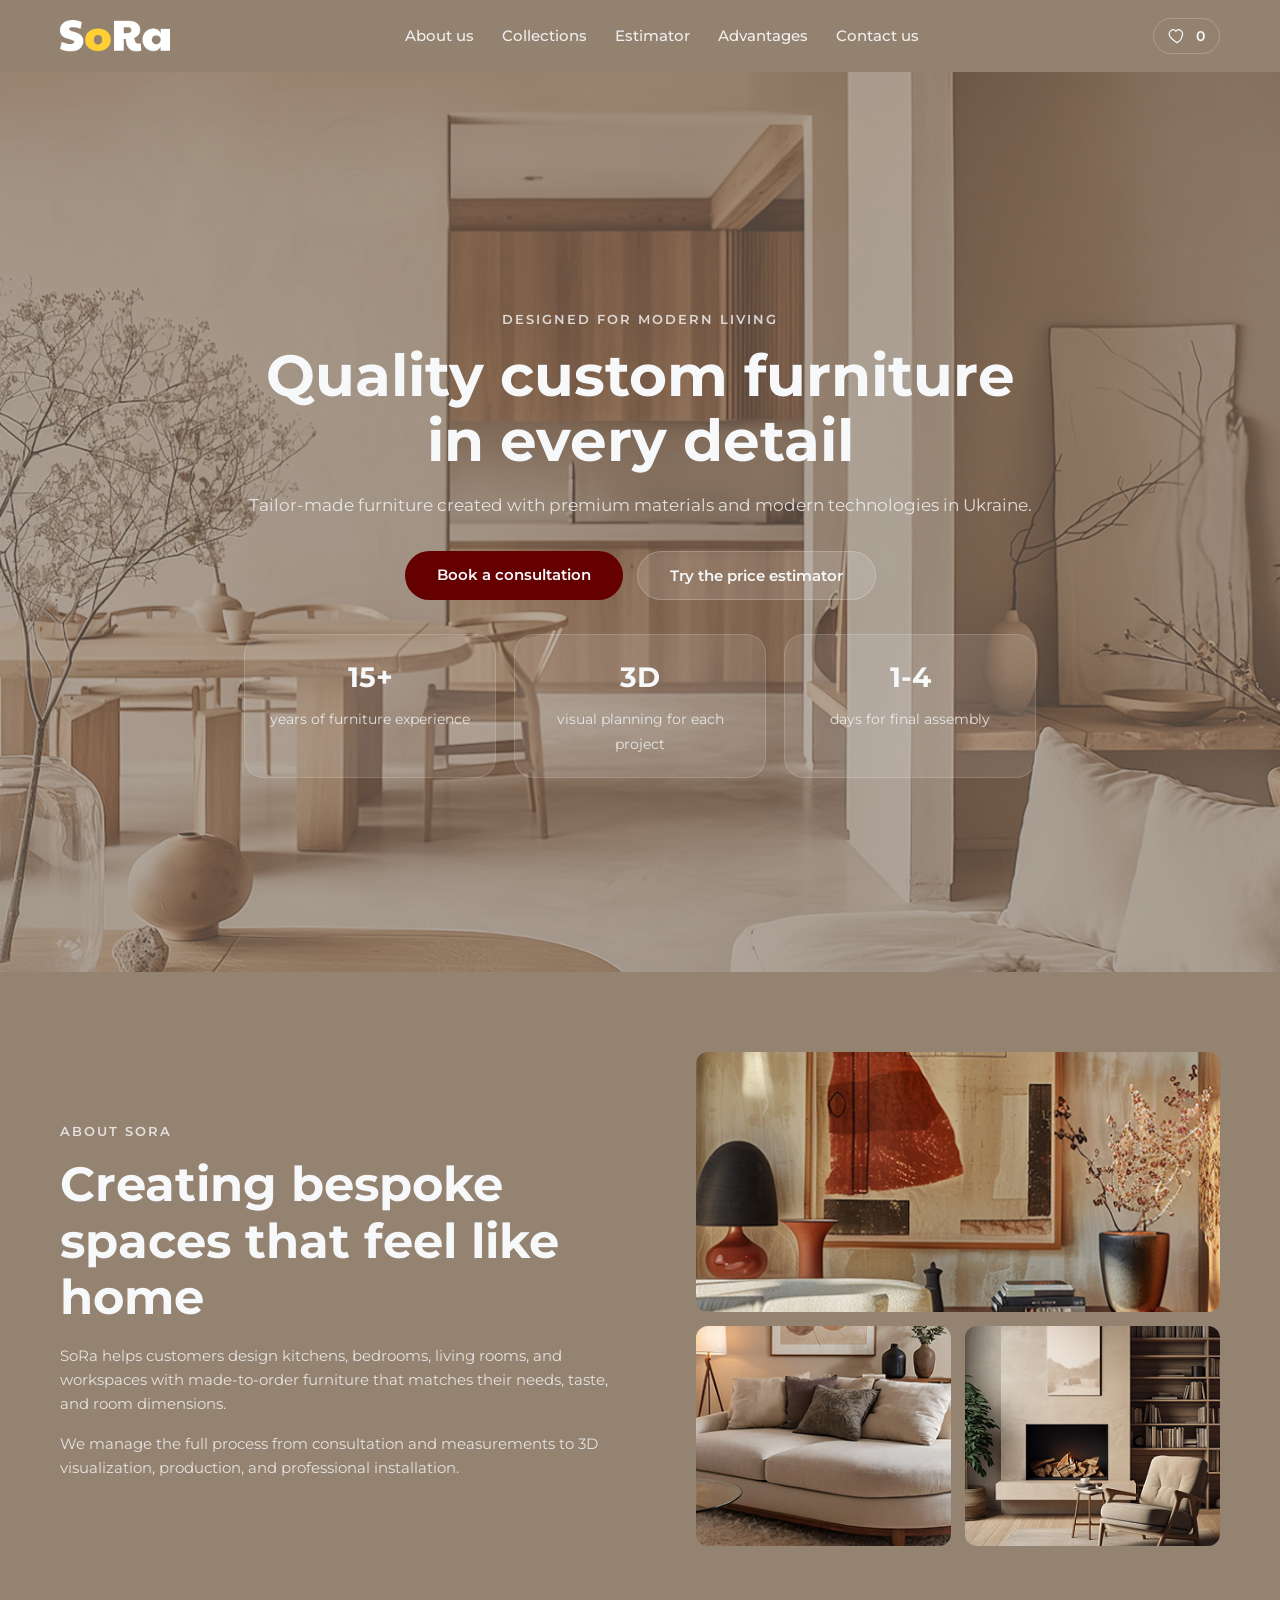
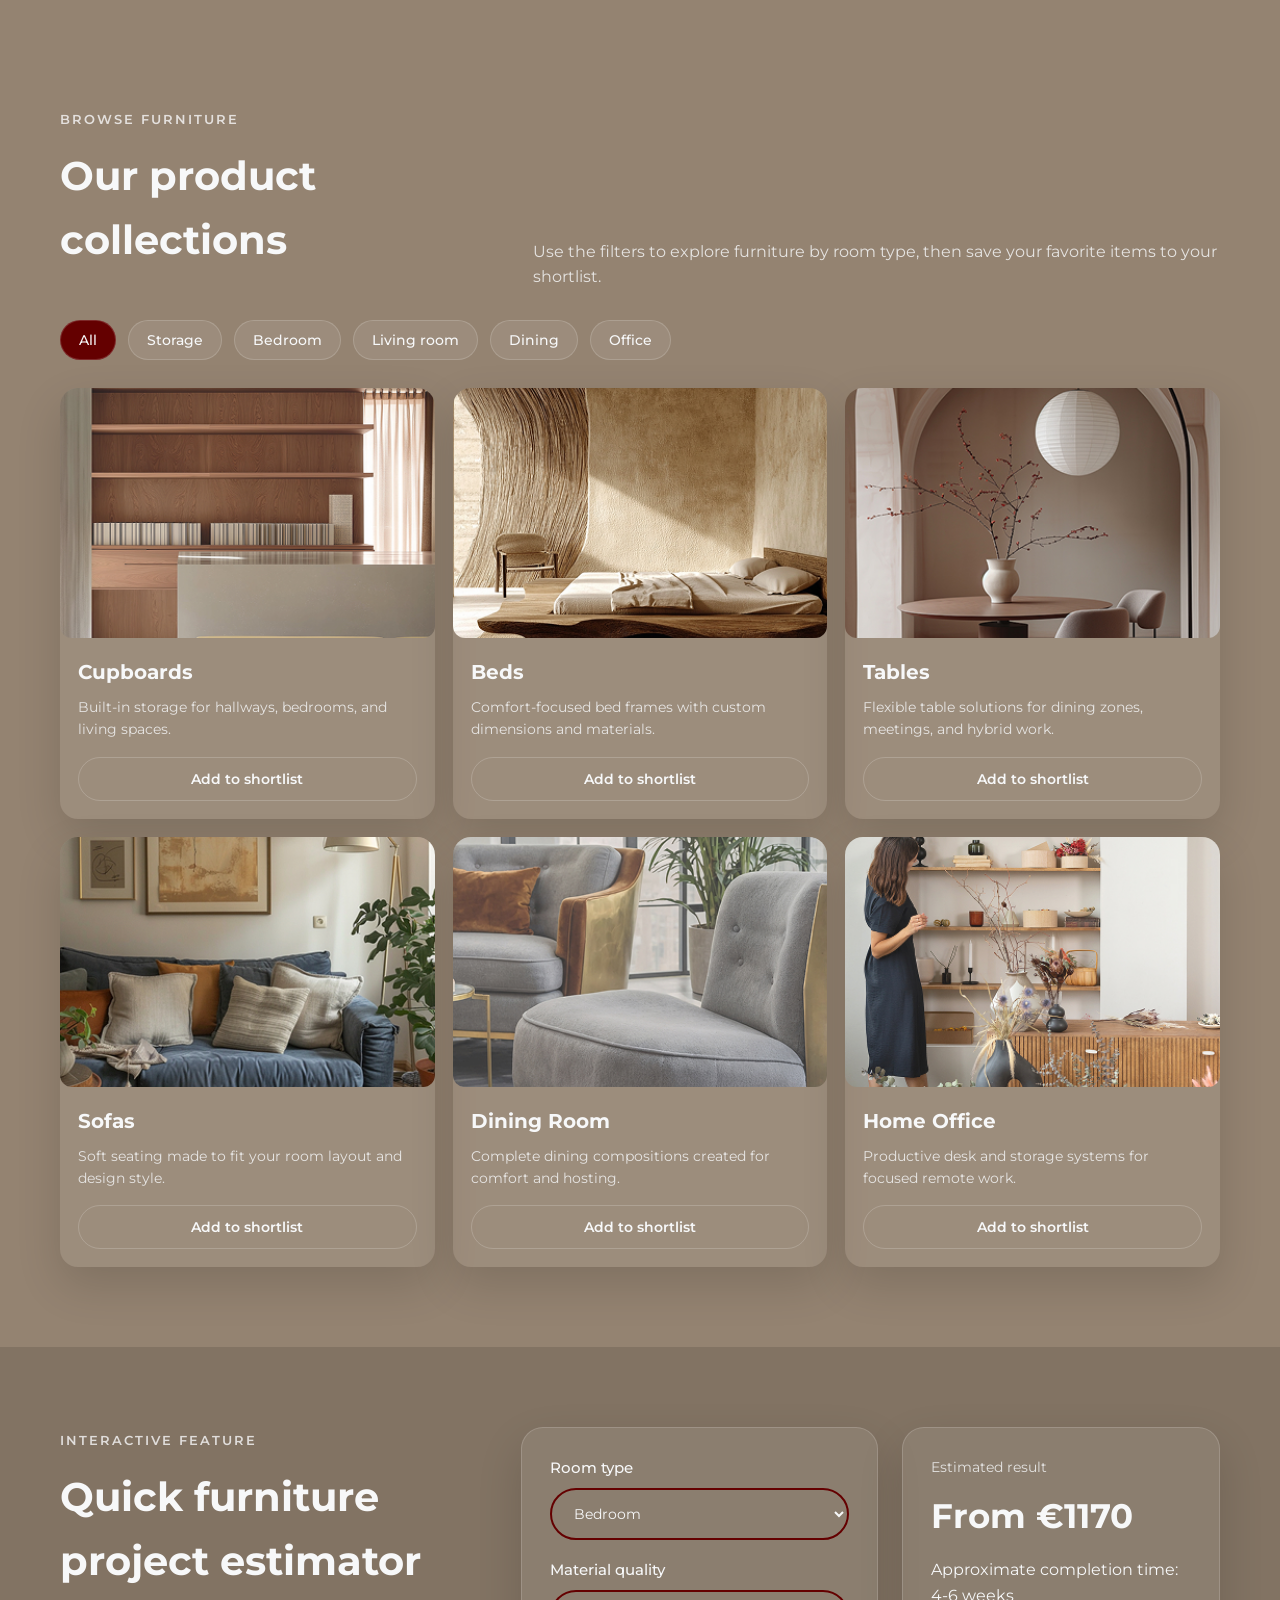
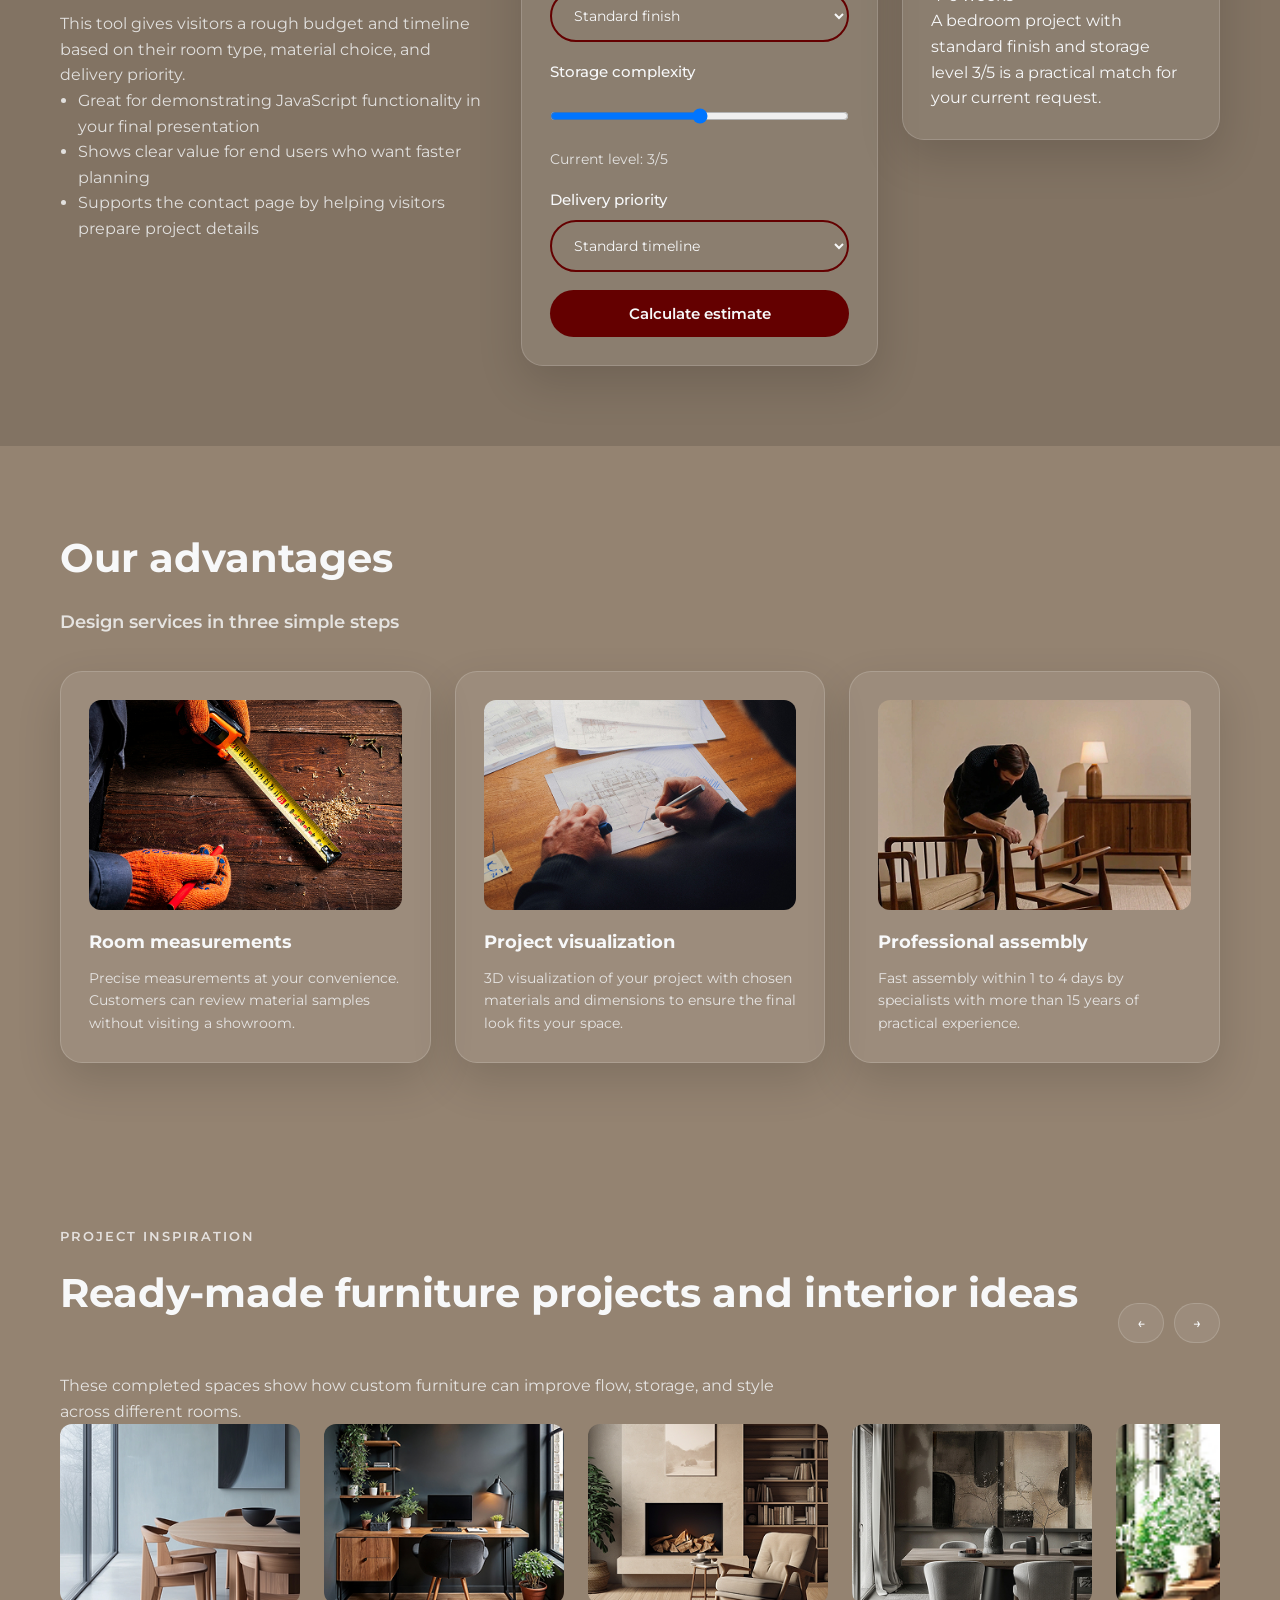
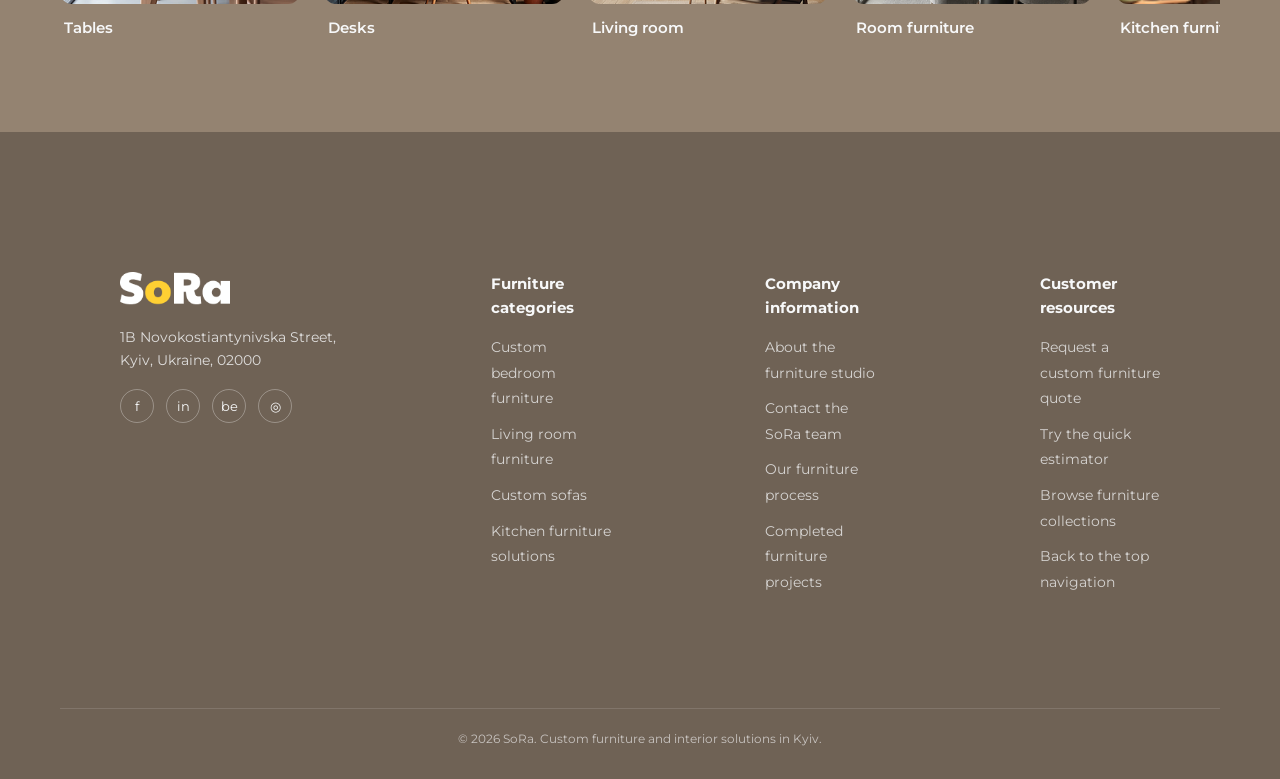
==== commit 555c82a7: "added more js; improve work" ====
--- a/index.html
+++ b/index.html
@@ -20,30 +20,50 @@
 
       <ul id="navMenu">
         <li><a href="#about">About us</a></li>
-        <li><a href="#collections">Furniture Collections</a></li>
-        <li><a href="#advantages">Our Advantages</a></li>
+        <li><a href="#collections">Collections</a></li>
+        <li><a href="#estimator">Estimator</a></li>
+        <li><a href="#advantages">Advantages</a></li>
         <li><a href="contact.html">Contact us</a></li>
       </ul>
-      
+
       <div class="nav-icons">
-                <svg viewBox="0 0 24 24" aria-label="Search"><circle cx="11" cy="11" r="8"/><line x1="21" y1="21" x2="16.65" y2="16.65"/></svg>
-                <svg viewBox="0 0 24 24" aria-label="Cart"><path d="M6 2L3 6v14a2 2 0 002 2h14a2 2 0 002-2V6l-3-4z"/><line x1="3" y1="6" x2="21" y2="6"/><path d="M16 10a4 4 0 01-8 0"/></svg>
-                <svg viewBox="0 0 24 24" aria-label="Account"><path d="M20 21v-2a4 4 0 00-4-4H8a4 4 0 00-4 4v2"/><circle cx="12" cy="7" r="4"/></svg>
-                <button class="hamburger" id="hamburger" onclick="toggleMenu()" aria-label="Open Navigation Menu">
-                    <span></span><span></span><span></span>
-                </button>
-            </div>
+        <button class="icon-button shortlist-button" id="shortlistButton" type="button" aria-label="Furniture shortlist">
+          <svg viewBox="0 0 24 24" aria-hidden="true"><path d="M12 21s-6.7-4.35-9.33-8.22C.85 10.12 1.24 6.4 4.1 4.53c2.13-1.39 4.84-.95 6.4 1.03 1.56-1.98 4.27-2.42 6.4-1.03 2.86 1.87 3.25 5.59 1.43 8.25C18.7 16.65 12 21 12 21z"/></svg>
+          <span id="shortlistCount">0</span>
+        </button>
+        <button class="hamburger" id="hamburger" type="button" aria-expanded="false" aria-controls="navMenu" aria-label="Open navigation menu">
+          <span></span><span></span><span></span>
+        </button>
+      </div>
     </nav>
   </header>
 
   <main>
     <section class="hero" aria-labelledby="hero-title">
       <div class="hero-content">
-        <h1 id="hero-title" class="fade-in">Quality Custom Furniture in Every Detail</h1>
+        <p class="section-kicker fade-in">Designed for modern living</p>
+        <h1 id="hero-title" class="fade-in">Quality custom furniture in every detail</h1>
         <p class="fade-in">
           Tailor-made furniture created with premium materials and modern technologies in Ukraine.
         </p>
-        <a href="contact.html" class="btn fade-in">Book a Furniture Consultation</a>
+        <div class="hero-actions fade-in">
+          <a href="contact.html" class="btn">Book a consultation</a>
+          <a href="#estimator" class="btn btn-secondary">Try the price estimator</a>
+        </div>
+        <div class="hero-stats fade-in" aria-label="SoRa company highlights">
+          <article>
+            <strong>15+</strong>
+            <span>years of furniture experience</span>
+          </article>
+          <article>
+            <strong>3D</strong>
+            <span>visual planning for each project</span>
+          </article>
+          <article>
+            <strong>1-4</strong>
+            <span>days for final assembly</span>
+          </article>
+        </div>
       </div>
     </section>
 
@@ -51,9 +71,12 @@
       <article class="about fade-in">
         <div class="about-left">
           <p class="section-kicker">About SoRa</p>
-          <h2>Creating Bespoke Spaces That Feel Like Home</h2>
+          <h2>Creating bespoke spaces that feel like home</h2>
           <p class="about-text">
-            Our platform offers an easy way to order custom-made furniture that matches your needs, taste, and interior concept. From modern kitchens to functional wardrobes, we handle everything from design to production.
+            SoRa helps customers design kitchens, bedrooms, living rooms, and workspaces with made-to-order furniture that matches their needs, taste, and room dimensions.
+          </p>
+          <p class="about-text">
+            We manage the full process from consultation and measurements to 3D visualization, production, and professional installation.
           </p>
         </div>
 
@@ -66,109 +89,216 @@
     </section>
 
     <section id="collections" aria-labelledby="collections-title">
-      <h2 id="collections-title" class="section-title fade-in">Our Product Collections</h2>
-
-      <div class="collections-grid fade-in">
-        <article class="collection-card">
+      <div class="section-head">
+        <div>
+          <p class="section-kicker fade-in">Browse furniture</p>
+          <h2 id="collections-title" class="section-title fade-in">Our product collections</h2>
+        </div>
+        <p class="section-intro fade-in">
+          Use the filters to explore furniture by room type, then save your favorite items to your shortlist.
+        </p>
+      </div>
+
+      <div class="filter-bar fade-in" role="group" aria-label="Collection filters">
+        <button class="filter-btn active" type="button" data-filter="all">All</button>
+        <button class="filter-btn" type="button" data-filter="storage">Storage</button>
+        <button class="filter-btn" type="button" data-filter="bedroom">Bedroom</button>
+        <button class="filter-btn" type="button" data-filter="living">Living room</button>
+        <button class="filter-btn" type="button" data-filter="dining">Dining</button>
+        <button class="filter-btn" type="button" data-filter="office">Office</button>
+      </div>
+
+      <div class="collections-grid fade-in" id="collectionsGrid">
+        <article class="collection-card" data-category="storage">
           <img src="images/products1.jpg" alt="Custom cupboard storage furniture with modern finishes">
-          <h3 class="label">Cupboards</h3>
-        </article>
-
-        <article class="collection-card">
+          <div class="card-copy">
+            <h3 class="label">Cupboards</h3>
+            <p>Built-in storage for hallways, bedrooms, and living spaces.</p>
+            <button class="card-action" type="button" data-shortlist="Cupboards">Add to shortlist</button>
+          </div>
+        </article>
+
+        <article class="collection-card" data-category="bedroom">
           <img src="images/products2.jpg" alt="Bespoke bed design for a calm contemporary bedroom">
-          <h3 class="label">Beds</h3>
-        </article>
-
-        <article class="collection-card">
+          <div class="card-copy">
+            <h3 class="label">Beds</h3>
+            <p>Comfort-focused bed frames with custom dimensions and materials.</p>
+            <button class="card-action" type="button" data-shortlist="Beds">Add to shortlist</button>
+          </div>
+        </article>
+
+        <article class="collection-card" data-category="dining">
           <img src="images/products3.jpg" alt="Modern custom table for dining or workspace use">
-          <h3 class="label">Tables</h3>
-        </article>
-
-        <article class="collection-card">
+          <div class="card-copy">
+            <h3 class="label">Tables</h3>
+            <p>Flexible table solutions for dining zones, meetings, and hybrid work.</p>
+            <button class="card-action" type="button" data-shortlist="Tables">Add to shortlist</button>
+          </div>
+        </article>
+
+        <article class="collection-card" data-category="living">
           <img src="images/products4.jpg" alt="Soft custom sofa built for a stylish living room">
-          <h3 class="label">Sofas</h3>
-        </article>
-
-        <article class="collection-card">
+          <div class="card-copy">
+            <h3 class="label">Sofas</h3>
+            <p>Soft seating made to fit your room layout and design style.</p>
+            <button class="card-action" type="button" data-shortlist="Sofas">Add to shortlist</button>
+          </div>
+        </article>
+
+        <article class="collection-card" data-category="dining">
           <img src="images/products5.jpg" alt="Dining room furniture arranged for family meals and hosting">
-          <h3 class="label">Dining Room</h3>
-        </article>
-
-        <article class="collection-card">
+          <div class="card-copy">
+            <h3 class="label">Dining Room</h3>
+            <p>Complete dining compositions created for comfort and hosting.</p>
+            <button class="card-action" type="button" data-shortlist="Dining Room">Add to shortlist</button>
+          </div>
+        </article>
+
+        <article class="collection-card" data-category="office">
           <img src="images/products6.jpg" alt="Home office furniture designed for focused daily work">
-          <h3 class="label">Home Office</h3>
-        </article>
+          <div class="card-copy">
+            <h3 class="label">Home Office</h3>
+            <p>Productive desk and storage systems for focused remote work.</p>
+            <button class="card-action" type="button" data-shortlist="Home Office">Add to shortlist</button>
+          </div>
+        </article>
+      </div>
+    </section>
+
+    <section id="estimator" class="estimate-section" aria-labelledby="estimate-title">
+      <div class="estimate-layout fade-in">
+        <div class="estimate-copy">
+          <p class="section-kicker">Interactive feature</p>
+          <h2 id="estimate-title" class="section-title">Quick furniture project estimator</h2>
+          <p class="section-intro">
+            This tool gives visitors a rough budget and timeline based on their room type, material choice, and delivery priority.
+          </p>
+          <ul class="estimate-points">
+            <li>Great for demonstrating JavaScript functionality in your final presentation</li>
+            <li>Shows clear value for end users who want faster planning</li>
+            <li>Supports the contact page by helping visitors prepare project details</li>
+          </ul>
+        </div>
+
+        <form class="estimate-form" id="estimateForm">
+          <div class="form-group">
+            <label for="roomType">Room type</label>
+            <select id="roomType" name="roomType">
+              <option value="900">Bedroom</option>
+              <option value="1200">Living room</option>
+              <option value="1500">Kitchen</option>
+              <option value="1000">Home office</option>
+            </select>
+          </div>
+
+          <div class="form-group">
+            <label for="materialType">Material quality</label>
+            <select id="materialType" name="materialType">
+              <option value="1">Standard finish</option>
+              <option value="1.2">Premium wood veneer</option>
+              <option value="1.35">Luxury designer finish</option>
+            </select>
+          </div>
+
+          <div class="form-group">
+            <label for="storageLevel">Storage complexity</label>
+            <input id="storageLevel" name="storageLevel" type="range" min="1" max="5" value="3">
+            <p class="range-note">Current level: <span id="storageLevelValue">3</span>/5</p>
+          </div>
+
+          <div class="form-group">
+            <label for="timeline">Delivery priority</label>
+            <select id="timeline" name="timeline">
+              <option value="1">Standard timeline</option>
+              <option value="1.15">Priority production</option>
+            </select>
+          </div>
+
+          <button class="btn" type="submit">Calculate estimate</button>
+        </form>
+
+        <aside class="estimate-result" id="estimateResult" aria-live="polite">
+          <p class="result-kicker">Estimated result</p>
+          <h3>From €<span id="estimatePrice">1170</span></h3>
+          <p id="estimateTimeline">Approximate completion time: 4-6 weeks</p>
+          <p id="estimateRecommendation">
+            A bedroom project with medium storage is a strong starting option for a balanced budget.
+          </p>
+        </aside>
       </div>
     </section>
 
     <section id="advantages" aria-labelledby="advantages-title">
-      <h2 id="advantages-title" class="section-title fade-in">Our Advantages</h2>
-      <p class="advantages-sub fade-in">"Design services in three simple steps"</p>
+      <h2 id="advantages-title" class="section-title fade-in">Our advantages</h2>
+      <p class="advantages-sub fade-in">Design services in three simple steps</p>
 
       <div class="advantages-grid">
         <article class="adv-card fade-in">
           <img src="images/advantages1.jpg" alt="Furniture specialist taking room measurements for a custom project">
-          <h3>Room Measurements</h3>
+          <h3>Room measurements</h3>
           <p>
-            Precise premises measurement at your convenience. View material samples without visiting a showroom.
+            Precise measurements at your convenience. Customers can review material samples without visiting a showroom.
           </p>
         </article>
 
         <article class="adv-card fade-in">
           <img src="images/advantages2.jpg" alt="Digital furniture visualization showing layout and material choices">
-          <h3>Project Visualization</h3>
+          <h3>Project visualization</h3>
           <p>
-            3D visualization of your project with chosen materials and dimensions to ensure the perfect look.
+            3D visualization of your project with chosen materials and dimensions to ensure the final look fits your space.
           </p>
         </article>
 
         <article class="adv-card fade-in">
           <img src="images/advantages3.jpg" alt="Professional team assembling custom furniture inside a finished room">
-          <h3>Professional Assembly</h3>
+          <h3>Professional assembly</h3>
           <p>
-            Fast assembly within 1 to 4 days by specialists with over 15 years of experience.
+            Fast assembly within 1 to 4 days by specialists with more than 15 years of practical experience.
           </p>
         </article>
       </div>
     </section>
 
     <section aria-labelledby="projects-title">
-      <h2 id="projects-title" class="section-title fade-in">Ready-made furniture projects and interior ideas</h2>
+      <div class="projects-head fade-in">
+        <div>
+          <p class="section-kicker">Project inspiration</p>
+          <h2 id="projects-title" class="section-title">Ready-made furniture projects and interior ideas</h2>
+        </div>
+        <div class="slider-controls">
+          <button class="slider-btn" id="scrollLeft" type="button" aria-label="Scroll projects left">←</button>
+          <button class="slider-btn" id="scrollRight" type="button" aria-label="Scroll projects right">→</button>
+        </div>
+      </div>
       <p class="section-intro fade-in">
         These completed spaces show how custom furniture can improve flow, storage, and style across different rooms.
       </p>
 
-      <div class="ready-scroll fade-in">
+      <div class="ready-scroll fade-in" id="projectsSlider">
         <article class="ready-item">
           <img src="images/projects1.jpg" alt="Ready-made project featuring custom tables for a functional interior">
           <h3 class="name">Tables</h3>
         </article>
-
         <article class="ready-item">
           <img src="images/projects2.jpg" alt="Compact computer desk designed for a productive home office">
           <h3 class="name">Desks</h3>
         </article>
-
         <article class="ready-item">
           <img src="images/projects3.jpg" alt="Living room furniture project with modern storage and seating">
           <h3 class="name">Living room</h3>
         </article>
-
         <article class="ready-item">
           <img src="images/projects4.jpg" alt="Dining room furniture project created for family gatherings">
           <h3 class="name">Room furniture</h3>
         </article>
-
         <article class="ready-item">
           <img src="images/projects5.jpg" alt="Custom kitchen furniture with efficient storage planning">
           <h3 class="name">Kitchen furniture</h3>
         </article>
-
         <article class="ready-item">
           <img src="images/projects6.jpg" alt="Bedroom furniture project with soft textures and calm tones">
           <h3 class="name">Bedroom furniture</h3>
         </article>
-
         <article class="ready-item">
           <img src="images/products5.jpg" alt="Dining furniture set styled for a welcoming interior concept">
           <h3 class="name">Dining furniture</h3>
@@ -217,7 +347,7 @@
         <h4>Customer resources</h4>
         <ul>
           <li><a href="contact.html">Request a custom furniture quote</a></li>
-          <li><a href="contact.html">Ask about design services</a></li>
+          <li><a href="#estimator">Try the quick estimator</a></li>
           <li><a href="#collections">Browse furniture collections</a></li>
           <li><a href="#mainNav">Back to the top navigation</a></li>
         </ul>
--- a/styles/styles.css
+++ b/styles/styles.css
@@ -2,6 +2,7 @@
   --bg-ui: #948371;
   --bg-overlay: rgba(100, 75, 55, 0.45);
   --surface: rgba(255, 255, 255, 0.08);
+  --surface-strong: rgba(255, 255, 255, 0.12);
   --btn: #640000;
   --btn-hover: #530000;
   --white: #f7f8f9;
@@ -88,17 +89,29 @@
 
 .nav-icons {
   display: flex;
-  gap: 18px;
+  gap: 12px;
   align-items: center;
 }
 
-.nav-icons svg {
-  width: 20px;
-  height: 20px;
+.icon-button {
+  display: inline-flex;
+  align-items: center;
+  gap: 10px;
+  background: transparent;
+  border: 1px solid rgba(255, 255, 255, 0.2);
+  border-radius: 999px;
+  color: var(--white);
+  padding: 8px 14px;
   cursor: pointer;
+  font: 600 14px var(--font);
+}
+
+.icon-button svg {
+  width: 18px;
+  height: 18px;
   stroke: var(--white);
   fill: none;
-  stroke-width: 1.8;
+  stroke-width: 1.6;
 }
 
 .hamburger {
@@ -148,11 +161,10 @@
 .hero-content {
   position: relative;
   z-index: 1;
-  max-width: 760px;
+  max-width: 840px;
   padding: 120px 24px 80px;
 }
 
-.eyebrow,
 .section-kicker {
   display: inline-block;
   margin-bottom: 14px;
@@ -169,10 +181,18 @@
   margin-bottom: 18px;
 }
 
-.hero-content p:not(.eyebrow) {
+.hero-content p:not(.section-kicker) {
   font-size: 17px;
   color: var(--text-soft);
   margin-bottom: 32px;
+}
+
+.hero-actions {
+  display: flex;
+  justify-content: center;
+  gap: 14px;
+  flex-wrap: wrap;
+  margin-bottom: 34px;
 }
 
 .btn {
@@ -194,6 +214,40 @@
   transform: translateY(-1px);
 }
 
+.btn-secondary {
+  background: rgba(255, 255, 255, 0.12);
+  border: 1px solid rgba(255, 255, 255, 0.2);
+}
+
+.btn-secondary:hover,
+.btn-secondary:focus-visible {
+  background: rgba(255, 255, 255, 0.2);
+}
+
+.hero-stats {
+  display: grid;
+  grid-template-columns: repeat(3, minmax(0, 1fr));
+  gap: 18px;
+}
+
+.hero-stats article {
+  background: rgba(255, 255, 255, 0.1);
+  border: 1px solid rgba(255, 255, 255, 0.15);
+  border-radius: 20px;
+  padding: 20px;
+}
+
+.hero-stats strong {
+  display: block;
+  font-size: 28px;
+  margin-bottom: 6px;
+}
+
+.hero-stats span {
+  color: var(--text-soft);
+  font-size: 14px;
+}
+
 .section-title {
   font-size: clamp(28px, 4vw, 40px);
   font-weight: 700;
@@ -202,8 +256,16 @@
 
 .section-intro {
   max-width: 760px;
-  margin-bottom: 38px;
-  color: var(--text-soft);
+  color: var(--text-soft);
+}
+
+.section-head,
+.projects-head {
+  display: flex;
+  justify-content: space-between;
+  gap: 24px;
+  align-items: end;
+  margin-bottom: 30px;
 }
 
 .about {
@@ -250,6 +312,35 @@
   height: 260px;
 }
 
+.filter-bar {
+  display: flex;
+  gap: 12px;
+  flex-wrap: wrap;
+  margin-bottom: 28px;
+}
+
+.filter-btn,
+.slider-btn,
+select {
+  font: 500 14px var(--font);
+}
+
+.filter-btn,
+.slider-btn {
+  border: 1px solid rgba(255, 255, 255, 0.16);
+  background: rgba(255, 255, 255, 0.08);
+  color: var(--white);
+  padding: 10px 18px;
+  border-radius: 999px;
+  cursor: pointer;
+}
+
+.filter-btn.active,
+.slider-btn:hover,
+.filter-btn:hover {
+  background: var(--btn);
+}
+
 .collections-grid {
   display: grid;
   grid-template-columns: repeat(3, minmax(0, 1fr));
@@ -257,28 +348,99 @@
 }
 
 .collection-card {
-  position: relative;
-  border-radius: 12px;
+  border-radius: 18px;
   overflow: hidden;
   box-shadow: var(--shadow);
+  background: rgba(255, 255, 255, 0.08);
+  transition: transform 0.25s ease, opacity 0.2s ease;
+}
+
+.collection-card:hover {
+  transform: translateY(-4px);
 }
 
 .collection-card img {
   height: 250px;
-  transition: transform 0.4s ease;
-}
-
-.collection-card:hover img {
-  transform: scale(1.05);
+}
+
+.card-copy {
+  padding: 18px;
 }
 
 .collection-card .label {
-  position: absolute;
-  inset: auto 0 0 0;
-  background: linear-gradient(transparent, rgba(0, 0, 0, 0.68));
-  padding: 34px 16px 16px;
-  font-size: 18px;
-  font-weight: 600;
+  font-size: 20px;
+  margin-bottom: 8px;
+}
+
+.card-copy p {
+  color: var(--text-soft);
+  font-size: 14px;
+  margin-bottom: 16px;
+}
+
+.card-action {
+  width: 100%;
+  border: 1px solid rgba(255, 255, 255, 0.18);
+  background: transparent;
+  color: var(--white);
+  padding: 12px 16px;
+  border-radius: 999px;
+  font: 600 14px var(--font);
+  cursor: pointer;
+}
+
+.card-action.saved {
+  background: rgba(255, 255, 255, 0.16);
+}
+
+.hidden-card {
+  display: none;
+}
+
+.estimate-section {
+  background: rgba(0, 0, 0, 0.12);
+}
+
+.estimate-layout {
+  display: grid;
+  grid-template-columns: 1.1fr 0.9fr 0.8fr;
+  gap: 24px;
+  align-items: start;
+}
+
+.estimate-form,
+.estimate-result,
+.contact-intro,
+.contact-form,
+.adv-card {
+  padding: 28px;
+  border-radius: 22px;
+  background: var(--surface);
+  border: 1px solid var(--border-soft);
+  box-shadow: var(--shadow);
+}
+
+.estimate-points,
+.contact-benefits ul {
+  padding-left: 18px;
+  color: var(--text-soft);
+}
+
+.estimate-form {
+  display: flex;
+  flex-direction: column;
+  gap: 18px;
+}
+
+.estimate-result h3 {
+  font-size: 34px;
+  margin: 10px 0 14px;
+}
+
+.result-kicker,
+.range-note {
+  color: var(--text-soft);
+  font-size: 14px;
 }
 
 .advantages-sub {
@@ -294,14 +456,6 @@
   gap: 24px;
 }
 
-.adv-card {
-  padding: 18px;
-  border: 1px solid var(--border-soft);
-  border-radius: 18px;
-  background: var(--surface);
-  box-shadow: var(--shadow);
-}
-
 .adv-card img {
   height: 210px;
   margin-bottom: 18px;
@@ -315,6 +469,11 @@
 .adv-card p {
   font-size: 14px;
   color: var(--text-soft);
+}
+
+.slider-controls {
+  display: flex;
+  gap: 10px;
 }
 
 .ready-scroll {
@@ -360,23 +519,21 @@
   align-items: start;
 }
 
-.contact-intro {
-  padding: 28px;
-  border-radius: 22px;
-  background: var(--surface);
-  border: 1px solid var(--border-soft);
-  box-shadow: var(--shadow);
-}
-
 .contact-intro h1 {
   font-size: clamp(32px, 4vw, 48px);
   line-height: 1.15;
   margin-bottom: 18px;
 }
 
-.contact-lead {
-  color: var(--text-soft);
-  margin-bottom: 22px;
+.contact-lead,
+.contact-benefits h2,
+.form-note {
+  color: var(--text-soft);
+}
+
+.contact-benefits h2 {
+  font-size: 18px;
+  margin: 24px 0 12px;
 }
 
 .contact-details p {
@@ -385,11 +542,6 @@
 
 .contact-form {
   width: 100%;
-  padding: 28px;
-  border-radius: 22px;
-  background: rgba(255, 255, 255, 0.06);
-  border: 1px solid var(--border-soft);
-  box-shadow: var(--shadow);
   display: flex;
   flex-direction: column;
   gap: 18px;
@@ -403,7 +555,8 @@
 }
 
 .form-group input,
-.form-group textarea {
+.form-group textarea,
+.form-group select {
   width: 100%;
   padding: 14px 18px;
   background: transparent;
@@ -415,7 +568,8 @@
   transition: border-color 0.2s;
 }
 
-.form-group input {
+.form-group input,
+.form-group select {
   border-radius: 999px;
 }
 
@@ -430,18 +584,31 @@
 }
 
 .form-group input:focus,
-.form-group textarea:focus {
+.form-group textarea:focus,
+.form-group select:focus {
   border-color: #a00000;
 }
 
 .form-note {
   font-size: 12px;
   text-align: center;
-  color: rgba(247, 248, 249, 0.7);
 }
 
 .contact-form .btn {
   align-self: flex-start;
+}
+
+.form-status {
+  min-height: 24px;
+  font-size: 14px;
+}
+
+.form-status.success {
+  color: #fff3ba;
+}
+
+.form-status.error {
+  color: #ffd2d2;
 }
 
 footer {
@@ -542,12 +709,23 @@
   .about,
   .contact-wrapper,
   .footer-top,
-  .advantages-grid {
+  .advantages-grid,
+  .estimate-layout {
     grid-template-columns: 1fr;
   }
 
   .collections-grid {
     grid-template-columns: repeat(2, minmax(0, 1fr));
+  }
+
+  .section-head,
+  .projects-head {
+    flex-direction: column;
+    align-items: start;
+  }
+
+  .hero-stats {
+    grid-template-columns: 1fr;
   }
 
   footer {
@@ -563,10 +741,6 @@
 
   .hamburger {
     display: flex;
-  }
-
-  .nav-icons svg {
-    display: none;
   }
 
   nav ul {
@@ -618,7 +792,8 @@
     flex-basis: 210px;
   }
 
-  .contact-form .btn {
+  .contact-form .btn,
+  .card-action {
     width: 100%;
     text-align: center;
   }
@@ -641,9 +816,15 @@
     font-size: 26px;
   }
 
+  .estimate-form,
+  .estimate-result,
   .contact-intro,
   .contact-form,
   .adv-card {
     padding: 20px;
   }
-}
+
+  .hero-actions {
+    flex-direction: column;
+  }
+}
